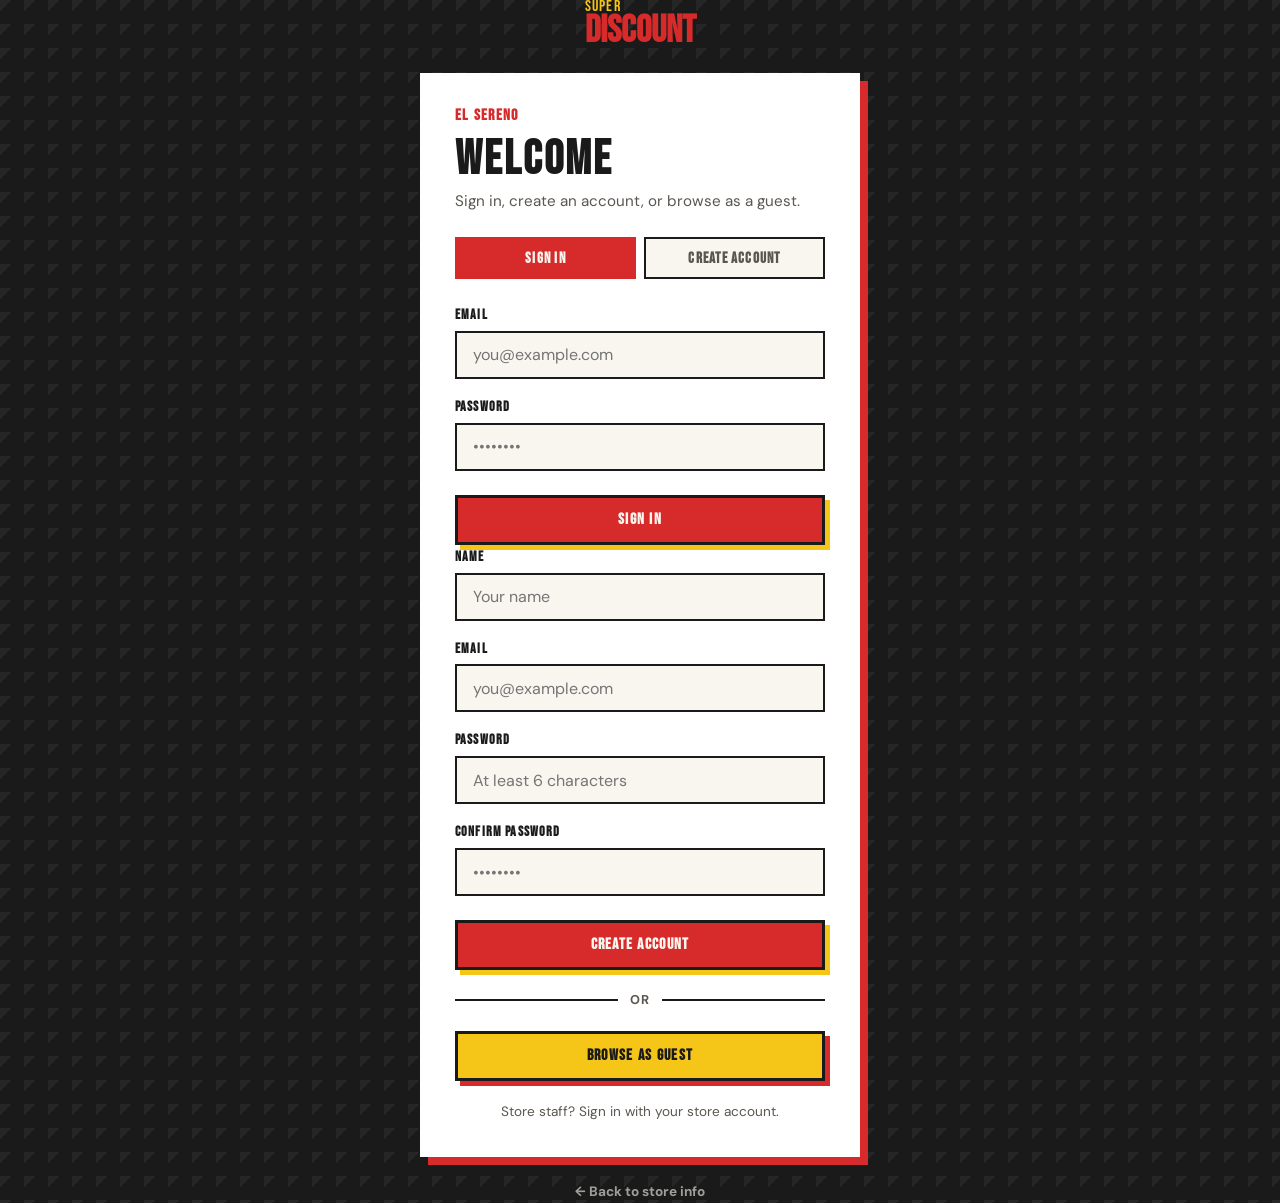
==== index.html @ e653a316 "Standalone Super Discount shop (catalog, cart, product pages) Separates the e-commerce shop from the" ====
<!DOCTYPE html>
<html lang="en">
<head>
    <meta charset="UTF-8">
    <meta name="viewport" content="width=device-width, initial-scale=1.0">
    <meta name="description" content="Browse Super Discount El Sereno's full product catalog — beverages, snacks, school supplies, party supplies, household goods, and more. Pick up in store at 3118 N Eastern Ave.">
    <meta name="theme-color" content="#D72B2B">
    <link rel="apple-touch-icon" sizes="180x180" href="apple-touch-icon.png">
    <meta property="og:title" content="Shop | Super Discount El Sereno">
    <meta property="og:description" content="Browse our full product catalog — beverages, snacks, school supplies, party supplies, and household goods. Open daily 9:30 AM–9 PM.">
    <meta property="og:type" content="website">
    <title>Shop | Super Discount El Sereno</title>
    <link rel="preconnect" href="https://fonts.googleapis.com">
    <link rel="preconnect" href="https://fonts.gstatic.com" crossorigin>
    <link href="https://fonts.googleapis.com/css2?family=Bebas+Neue&family=DM+Sans:wght@400;500;700&display=swap" rel="stylesheet">
    <link rel="stylesheet" href="css/styles.css">
</head>
<body>
    <a class="skip-link" href="#main">Skip to content</a>

    <header class="site-header">
        <nav class="nav" aria-label="Main navigation">
            <a class="logo" href="https://epicsereno.github.io/superdiscount/" aria-label="Super Discount home">
                <span>Super</span>
                <strong>Discount</strong>
            </a>
            <button class="menu-toggle" type="button" aria-expanded="false" aria-controls="nav-links">
                <span></span>
                <span></span>
                <span></span>
                <span class="sr-only">Menu</span>
            </button>
            <ul class="nav-links" id="nav-links">
                <li><a href="https://epicsereno.github.io/superdiscount/#services">Services</a></li>
                <li><a href="https://epicsereno.github.io/superdiscount/#about">About</a></li>
                <li><a href="https://epicsereno.github.io/superdiscount/#location">Find Us</a></li>
                <li><a href="index.html" aria-current="page">Shop</a></li>
                <li>
                    <a href="cart.html" class="cart-link" aria-label="View cart">
                        <svg width="22" height="22" viewBox="0 0 24 24" fill="none" stroke="currentColor" stroke-width="2.5" stroke-linecap="round" stroke-linejoin="round" aria-hidden="true">
                            <path d="M6 2 3 6v14a2 2 0 0 0 2 2h14a2 2 0 0 0 2-2V6l-3-4z"/>
                            <line x1="3" y1="6" x2="21" y2="6"/>
                            <path d="M16 10a4 4 0 0 1-8 0"/>
                        </svg>
                        <span class="cart-count" id="cart-count" hidden>0</span>
                    </a>
                </li>
                <li id="nav-signout" hidden>
                    <button class="nav-signout-btn" onclick="Auth.logout()">Sign Out</button>
                </li>
            </ul>
        </nav>
    </header>

    <main id="main">
        <section class="shop-hero">
            <div class="container">
                <p class="eyebrow">Browse &amp; Order Online</p>
                <h1 class="shop-title">Shop</h1>
                <p class="shop-subtitle">Everything in the store. Add items to your cart, then call or stop by to pick up at 3118 N Eastern Ave — open daily 9:30 AM–9 PM.</p>
            </div>
        </section>

        <section class="shop-filters-section" aria-label="Filter products">
            <div class="container">
                <div class="filter-bar">
                    <div class="filter-pills" id="filter-pills" role="group" aria-label="Filter by category"></div>
                    <div>
                        <label class="sr-only" for="product-search">Search products</label>
                        <input class="search-input" type="search" id="product-search" placeholder="Search products...">
                    </div>
                </div>
            </div>
        </section>

        <section class="shop-grid-section">
            <div class="container">
                <div class="product-grid" id="product-grid" aria-live="polite" aria-label="Product catalog"></div>
                <p class="no-results" id="no-results" hidden>No products match your search.</p>
            </div>
        </section>
    </main>

    <footer class="site-footer">
        <div class="container footer-layout">
            <p><strong>Super Discount</strong><br>3118 N Eastern Ave, Los Angeles, CA 90032</p>
            <p><strong>Hours</strong><br>9:30 AM–9 PM daily</p>
            <p><a href="tel:+13232238115">(323) 223-8115</a></p>
            <p>&copy; 2026 Super Discount El Sereno.</p>
        </div>
    </footer>

    <script src="js/main.js"></script>
    <script src="js/auth.js"></script>
    <script>Auth.requireAuth();</script>
    <script src="js/cart.js"></script>
    <script src="js/shop.js"></script>
</body>
</html>
---- css/styles.css ----
:root {
    --color-primary: #D72B2B;
    --color-secondary: #F5C518;
    --color-background: #F9F6F0;
    --color-text: #1A1A1A;
    --color-accent: #1B2A4A;
    --color-muted: #5B5650;
    --color-surface: #FFFFFF;
    --color-line: #1A1A1A;
    --shadow-sign: 7px 7px 0 rgba(26, 26, 26, 0.18);
    --shadow-lift: 0 8px 24px rgba(26, 26, 26, 0.12);
}

* {
    box-sizing: border-box;
}

html {
    scroll-behavior: smooth;
}

body {
    margin: 0;
    color: var(--color-text);
    font-family: "DM Sans", Arial, sans-serif;
    font-size: 17px;
    line-height: 1.6;
    background:
        linear-gradient(90deg, rgba(26, 26, 26, 0.035) 1px, transparent 1px) 0 0 / 32px 32px,
        linear-gradient(rgba(26, 26, 26, 0.025) 1px, transparent 1px) 0 0 / 32px 32px,
        var(--color-background);
}

body.menu-open {
    overflow: hidden;
}

img,
svg {
    display: block;
}

img {
    max-width: 100%;
}

a {
    color: inherit;
}

.skip-link,
.sr-only {
    position: absolute;
    width: 1px;
    height: 1px;
    padding: 0;
    overflow: hidden;
    clip: rect(0, 0, 0, 0);
    white-space: nowrap;
    border: 0;
}

.skip-link:focus {
    top: 1rem;
    left: 1rem;
    z-index: 2000;
    width: auto;
    height: auto;
    padding: 0.75rem 1rem;
    clip: auto;
    color: var(--color-background);
    background: var(--color-primary);
}

.site-header {
    position: sticky;
    top: 0;
    z-index: 1000;
    color: var(--color-background);
    background: var(--color-text);
    border-bottom: 4px solid var(--color-secondary);
    transition: box-shadow 180ms ease;
}

.site-header.is-scrolled {
    box-shadow: 0 8px 22px rgba(26, 26, 26, 0.2);
}

.nav,
.container {
    width: min(1120px, calc(100% - 32px));
    margin: 0 auto;
}

.nav {
    display: flex;
    align-items: center;
    justify-content: space-between;
    min-height: 72px;
}

.logo {
    display: inline-flex;
    flex-direction: column;
    color: var(--color-background);
    font-family: "Bebas Neue", Impact, sans-serif;
    line-height: 0.9;
    text-decoration: none;
    text-transform: uppercase;
}

.logo span {
    color: var(--color-secondary);
    font-size: 1rem;
    font-weight: 700;
    letter-spacing: 0.08em;
}

.logo strong {
    color: var(--color-primary);
    font-size: 1.85rem;
    font-weight: 800;
}

.nav-links {
    display: flex;
    align-items: center;
    gap: 1.35rem;
    margin: 0;
    padding: 0;
    list-style: none;
}

.nav-links a {
    position: relative;
    color: var(--color-background);
    font-size: 0.78rem;
    font-weight: 700;
    letter-spacing: 0.08em;
    text-decoration: none;
    text-transform: uppercase;
}

.nav-links a::after {
    position: absolute;
    right: 0;
    bottom: -0.42rem;
    left: 0;
    height: 3px;
    content: "";
    background: var(--color-primary);
    transform: scaleX(0);
    transform-origin: left;
    transition: transform 180ms ease;
}

.nav-links a:hover::after,
.nav-links a:focus-visible::after {
    transform: scaleX(1);
}

.nav-links a[aria-current="page"]::after {
    transform: scaleX(1);
}

.menu-toggle {
    display: none;
    width: 44px;
    height: 44px;
    padding: 0;
    color: var(--color-background);
    background: transparent;
    border: 2px solid rgba(250, 247, 242, 0.45);
    border-radius: 0;
    cursor: pointer;
}

.menu-toggle span:not(.sr-only) {
    display: block;
    width: 20px;
    height: 2px;
    margin: 4px auto;
    background: currentColor;
}

/* ── Hero ──────────────────────────────────────────────────────── */

.hero {
    position: relative;
    display: grid;
    min-height: calc(92svh - 72px);
    padding: clamp(4.75rem, 10vw, 8rem) 1rem 2rem;
    overflow: hidden;
    color: var(--color-background);
    place-items: end center;
}

.hero::after {
    position: absolute;
    inset: 0;
    z-index: 0;
    pointer-events: none;
    content: "";
    opacity: 0.08;
    background-image: url("data:image/svg+xml,%3Csvg xmlns='http://www.w3.org/2000/svg' width='160' height='160' viewBox='0 0 160 160'%3E%3Cfilter id='n'%3E%3CfeTurbulence type='fractalNoise' baseFrequency='.9' numOctaves='4' stitchTiles='stitch'/%3E%3C/filter%3E%3Crect width='160' height='160' filter='url(%23n)' opacity='.55'/%3E%3C/svg%3E");
    mix-blend-mode: screen;
}

.hero-media {
    position: absolute;
    inset: 0;
    background:
        linear-gradient(0deg, rgba(0, 0, 0, 0.45), rgba(0, 0, 0, 0.16) 44%, rgba(0, 0, 0, 0.04)),
        linear-gradient(90deg, rgba(26, 26, 26, 0.68), rgba(26, 26, 26, 0.22) 52%, rgba(26, 26, 26, 0.54)),
        url("../public/images/storefront.webp") center/cover,
        url("../public/images/storefront.png") center/cover;
    background-color: var(--color-primary);
}

.hero-content {
    position: relative;
    z-index: 1;
    width: min(1060px, 100%);
}

.eyebrow {
    margin: 0 0 0.75rem;
    color: var(--color-primary);
    font-family: "Bebas Neue", Impact, sans-serif;
    font-size: 1rem;
    font-weight: 800;
    letter-spacing: 0.08em;
    line-height: 1;
    text-transform: uppercase;
}

.hero .eyebrow {
    display: inline-block;
    padding-left: 0.8rem;
    color: var(--color-background);
    border-left: 5px solid var(--color-primary);
    text-shadow: 0 2px 10px rgba(0, 0, 0, 0.75);
}

h1,
h2,
h3,
p {
    margin-top: 0;
}

h1,
h2,
h3 {
    font-family: "Bebas Neue", Impact, sans-serif;
    letter-spacing: 0.05em;
    font-weight: 800;
    text-transform: uppercase;
}

h1 {
    max-width: 900px;
    margin-bottom: 0.85rem;
    color: var(--color-secondary);
    font-size: clamp(4.2rem, 12vw, 9rem);
    line-height: 0.86;
    text-shadow: 5px 5px 0 var(--color-text);
}

h2 {
    margin-bottom: 1rem;
    font-size: clamp(2.25rem, 5vw, 4.2rem);
    line-height: 0.95;
}

h3 {
    margin-bottom: 0.65rem;
    font-size: 1.7rem;
    line-height: 1;
}

.hero-copy {
    width: min(760px, 100%);
    margin-bottom: 1.2rem;
    font-size: clamp(1.05rem, 2vw, 1.3rem);
    font-weight: 700;
    text-shadow: 0 2px 14px rgba(0, 0, 0, 0.9);
}

.hero-actions,
.inline-actions {
    display: flex;
    flex-wrap: wrap;
    gap: 0.8rem;
}

.btn {
    display: inline-flex;
    align-items: center;
    justify-content: center;
    min-height: 50px;
    padding: 14px 28px;
    color: var(--color-text);
    font-family: "Bebas Neue", Impact, sans-serif;
    font-size: 1rem;
    font-weight: 800;
    letter-spacing: 0.08em;
    line-height: 1;
    text-decoration: none;
    text-transform: uppercase;
    border: 3px solid var(--color-line);
    border-radius: 0;
    cursor: pointer;
    transition: background-color 180ms ease, color 180ms ease, transform 180ms ease;
}

.btn:hover,
.btn:focus-visible {
    transform: translateY(-2px);
}

.btn-primary {
    color: var(--color-background);
    background: var(--color-primary);
    box-shadow: 5px 5px 0 var(--color-secondary);
}

.btn-primary:hover,
.btn-primary:focus-visible {
    color: var(--color-text);
    background: var(--color-secondary);
}

.btn-secondary {
    color: var(--color-text);
    background: var(--color-secondary);
    box-shadow: 5px 5px 0 var(--color-primary);
}

.btn-secondary:hover,
.btn-secondary:focus-visible {
    color: var(--color-background);
    background: var(--color-primary);
}

.hero-store-actions {
    width: min(960px, 100%);
}

.sign-wall {
    display: flex;
    flex-wrap: wrap;
    gap: 0.45rem;
    margin: 1.6rem 0 0;
    padding: 0;
    list-style: none;
}

.sign-wall li {
    padding: 0.42rem 0.7rem;
    color: var(--color-text);
    font-family: "Bebas Neue", Impact, sans-serif;
    font-size: 0.98rem;
    font-weight: 800;
    line-height: 1;
    text-transform: uppercase;
    background: var(--color-secondary);
    border: 2px solid var(--color-line);
    box-shadow: 3px 3px 0 rgba(0, 0, 0, 0.45);
}

.sign-wall li:nth-child(3n) {
    color: var(--color-background);
    background: var(--color-primary);
}

.sign-wall li:nth-child(3n + 1) {
    color: var(--color-background);
    background: var(--color-accent);
}

.store-strip {
    display: grid;
    grid-template-columns: repeat(3, 1fr);
    gap: 1px;
    width: min(900px, 100%);
    margin: 1.8rem 0 0;
    overflow: hidden;
    background: rgba(250, 247, 242, 0.32);
    border: 3px solid rgba(250, 247, 242, 0.75);
}

.store-strip div {
    padding: 1rem;
    background: rgba(26, 26, 26, 0.76);
}

.store-strip dt {
    color: var(--color-secondary);
    font-family: "Bebas Neue", Impact, sans-serif;
    font-size: 1rem;
    font-weight: 800;
    letter-spacing: 0.04em;
    line-height: 1;
    text-transform: uppercase;
}

.store-strip dd {
    margin: 0.22rem 0 0;
    font-weight: 700;
}

/* ── Sections ──────────────────────────────────────────────────── */

.section {
    padding: clamp(4rem, 8vw, 6.5rem) 0;
    scroll-margin-top: 90px;
}

.section-heading {
    width: min(790px, 100%);
    margin: 0 auto 2.3rem;
    text-align: center;
}

/* ── Services ──────────────────────────────────────────────────── */

.service-grid {
    display: grid;
    grid-template-columns: repeat(4, 1fr);
    gap: 0.9rem;
}

.service-card {
    position: relative;
    min-height: 268px;
    padding: 1.35rem;
    overflow: hidden;
    background: var(--color-surface);
    border: 3px solid var(--color-line);
    border-left: 6px solid var(--color-secondary);
    box-shadow: var(--shadow-sign);
    transition: box-shadow 180ms ease, transform 180ms ease;
}

.service-card:nth-child(even) {
    background: #FFF4BF;
}

.service-card:hover,
.service-card:focus-within {
    box-shadow: var(--shadow-lift);
    transform: translateY(-2px);
}

.service-card::after {
    position: absolute;
    right: -0.18rem;
    bottom: -0.6rem;
    color: rgba(215, 43, 43, 0.08);
    font-family: "Bebas Neue", Impact, sans-serif;
    font-size: 9rem;
    line-height: 0.8;
    content: attr(data-number);
}

.card-number {
    position: relative;
    z-index: 1;
    display: block;
    margin-bottom: 1.15rem;
    color: var(--color-primary);
    font-family: "Bebas Neue", Impact, sans-serif;
    font-size: 3.4rem;
    line-height: 0.85;
}

.service-card h3,
.service-card p {
    position: relative;
    z-index: 1;
}

.service-card p {
    margin-bottom: 0;
    color: var(--color-muted);
}

/* ── About ─────────────────────────────────────────────────────── */

.about-section {
    color: var(--color-background);
    background:
        linear-gradient(135deg, rgba(255, 255, 255, 0.08) 25%, transparent 25%) 0 0 / 24px 24px,
        var(--color-primary);
}

.about-layout,
.location-layout,
.footer-layout {
    display: grid;
    align-items: center;
    gap: 2rem;
}

.about-layout {
    grid-template-columns: minmax(0, 850px);
    justify-content: center;
}

.lead {
    color: rgba(249, 246, 240, 0.86);
    font-size: 1.13rem;
}

.pull-quote {
    margin-bottom: 1rem;
    color: var(--color-secondary);
    font-family: "Bebas Neue", Impact, sans-serif;
    font-size: clamp(3rem, 7vw, 5.7rem);
    letter-spacing: 0.05em;
    line-height: 0.88;
    text-transform: uppercase;
    text-shadow: 4px 4px 0 rgba(26, 26, 26, 0.25);
}

.check-list {
    display: grid;
    gap: 12px;
    margin: 1.55rem 0 0;
    padding: 0;
    list-style: none;
}

.check-list li {
    padding: 0.8rem 0.95rem;
    font-weight: 700;
    background: rgba(26, 26, 26, 0.2);
    border-left: 3px solid var(--color-secondary);
}

/* ── Location ──────────────────────────────────────────────────── */

.location-section {
    color: var(--color-background);
    background: var(--color-text);
}

.location-section .eyebrow,
.location-section h2 {
    color: var(--color-secondary);
}

.location-layout {
    grid-template-columns: 0.75fr 1.25fr;
}

address {
    margin-bottom: 1rem;
    font-style: normal;
    font-weight: 700;
}

.location-note {
    color: rgba(249, 246, 240, 0.82);
}

.map-panel {
    min-height: 430px;
    overflow: hidden;
    background: var(--color-primary);
    border: 4px solid var(--color-secondary);
    box-shadow: 7px 7px 0 rgba(245, 197, 24, 0.22);
}

.map-panel iframe {
    display: block;
    width: 100%;
    height: 430px;
    border: 0;
}

/* ── Footer ────────────────────────────────────────────────────── */

.site-footer {
    padding: 2.5rem 0;
    color: var(--color-background);
    background: var(--color-text);
    border-top: 6px solid var(--color-primary);
}

.footer-layout {
    grid-template-columns: 1fr auto auto auto;
    align-items: end;
}

.footer-layout p {
    margin: 0;
}

.footer-layout strong {
    color: var(--color-primary);
}

.footer-layout a {
    color: var(--color-primary);
    font-weight: 800;
    text-decoration: none;
}

/* ── Login page ─────────────────────────────────────────────────  */

.login-page {
    display: flex;
    min-height: 100svh;
    align-items: center;
    justify-content: center;
    background:
        linear-gradient(135deg, rgba(255,255,255,0.05) 25%, transparent 25%) 0 0 / 24px 24px,
        var(--color-text);
}

.login-wrap {
    display: flex;
    flex-direction: column;
    align-items: center;
    width: min(440px, calc(100% - 2rem));
    gap: 1.5rem;
}

.login-logo {
    display: inline-flex;
    flex-direction: column;
    color: var(--color-background);
    font-family: "Bebas Neue", Impact, sans-serif;
    line-height: 0.9;
    text-decoration: none;
    text-transform: uppercase;
}

.login-logo span {
    color: var(--color-secondary);
    font-size: 1rem;
    letter-spacing: 0.08em;
}

.login-logo strong {
    color: var(--color-primary);
    font-size: 2.4rem;
}

.login-card {
    width: 100%;
    padding: 2rem;
    background: var(--color-surface);
    border: 3px solid rgba(249, 246, 240, 0.15);
    box-shadow: 8px 8px 0 var(--color-primary);
}

.login-heading {
    margin-bottom: 0.3rem;
    color: var(--color-text);
    font-size: 3rem;
    line-height: 1;
    text-shadow: none;
}

.login-sub {
    margin-bottom: 1.5rem;
    color: var(--color-muted);
    font-size: 0.95rem;
}

.login-form {
    display: flex;
    flex-direction: column;
    gap: 1rem;
}

.field-group {
    display: flex;
    flex-direction: column;
    gap: 0.3rem;
}

.field-label {
    color: var(--color-text);
    font-family: "Bebas Neue", Impact, sans-serif;
    font-size: 0.9rem;
    font-weight: 800;
    letter-spacing: 0.08em;
    text-transform: uppercase;
}

.field-input {
    height: 48px;
    padding: 0 1rem;
    color: var(--color-text);
    font-family: "DM Sans", Arial, sans-serif;
    font-size: 1rem;
    background: var(--color-background);
    border: 2px solid var(--color-line);
    border-radius: 0;
    outline: none;
    transition: border-color 140ms ease;
}

.field-input:focus {
    border-color: var(--color-primary);
}

.login-error {
    margin: 0;
    padding: 0.65rem 0.85rem;
    color: var(--color-background);
    font-size: 0.88rem;
    font-weight: 700;
    background: var(--color-primary);
    border-left: 4px solid #8B0000;
}

.login-submit {
    width: 100%;
    margin-top: 0.5rem;
    justify-content: center;
}

.login-tabs {
    display: flex;
    gap: 0.5rem;
    margin-bottom: 1.5rem;
}

.login-tab {
    flex: 1;
    min-height: 42px;
    padding: 0.5rem;
    color: var(--color-muted);
    font-family: "Bebas Neue", Impact, sans-serif;
    font-size: 0.95rem;
    font-weight: 800;
    letter-spacing: 0.08em;
    text-transform: uppercase;
    background: var(--color-background);
    border: 2px solid var(--color-line);
    cursor: pointer;
    transition: color 140ms ease, background-color 140ms ease;
}

.login-tab.is-active {
    color: var(--color-background);
    background: var(--color-primary);
    border-color: var(--color-primary);
}

.login-divider {
    display: flex;
    align-items: center;
    margin: 1.25rem 0;
    color: var(--color-muted);
    font-size: 0.8rem;
    font-weight: 700;
    text-transform: uppercase;
    letter-spacing: 0.08em;
}

.login-divider::before,
.login-divider::after {
    content: "";
    flex: 1;
    height: 2px;
    background: var(--color-line);
}

.login-divider span {
    padding: 0 0.75rem;
}

.login-guest {
    width: 100%;
    justify-content: center;
}

.login-help {
    margin: 1.25rem 0 0;
    color: var(--color-muted);
    font-size: 0.85rem;
    text-align: center;
}

.login-help a {
    color: var(--color-primary);
    font-weight: 700;
    text-decoration: none;
}

.login-back {
    color: rgba(249, 246, 240, 0.6);
    font-size: 0.85rem;
    font-weight: 700;
    text-decoration: none;
    transition: color 140ms ease;
}

.login-back:hover {
    color: var(--color-secondary);
}

/* ── Nav auth controls ──────────────────────────────────────────── */

.nav-signout-btn {
    padding: 0.35rem 0.75rem;
    color: var(--color-text);
    font-family: "Bebas Neue", Impact, sans-serif;
    font-size: 0.78rem;
    font-weight: 800;
    letter-spacing: 0.08em;
    text-transform: uppercase;
    background: var(--color-secondary);
    border: 2px solid var(--color-line);
    border-radius: 0;
    cursor: pointer;
    transition: background-color 140ms ease;
}

.nav-signout-btn:hover {
    background: var(--color-primary);
    color: var(--color-background);
}

/* ── Cart icon in nav ───────────────────────────────────────────── */

.cart-link {
    position: relative;
    display: inline-flex;
    align-items: center;
    color: var(--color-background);
    text-decoration: none;
}

.cart-count {
    position: absolute;
    top: -6px;
    right: -8px;
    min-width: 18px;
    height: 18px;
    padding: 0 4px;
    color: var(--color-text);
    font-size: 0.7rem;
    font-weight: 800;
    line-height: 18px;
    text-align: center;
    background: var(--color-secondary);
    border: 2px solid var(--color-text);
    border-radius: 0;
}

/* ── Shop / Cart page hero ──────────────────────────────────────── */

.shop-hero {
    padding: clamp(3rem, 6vw, 4.5rem) 0 clamp(2rem, 4vw, 3rem);
    color: var(--color-background);
    background:
        linear-gradient(135deg, rgba(255,255,255,0.06) 25%, transparent 25%) 0 0 / 24px 24px,
        var(--color-text);
    border-bottom: 5px solid var(--color-secondary);
}

.shop-hero .eyebrow {
    color: var(--color-primary);
    border-left: none;
    padding-left: 0;
    text-shadow: none;
}

.shop-title {
    margin-bottom: 0.5rem;
    color: var(--color-secondary);
    font-size: clamp(3.5rem, 10vw, 7rem);
    line-height: 0.88;
    text-shadow: 4px 4px 0 var(--color-primary);
}

.shop-subtitle {
    max-width: 640px;
    margin: 0.75rem 0 0;
    color: rgba(249, 246, 240, 0.82);
    font-size: 1.05rem;
    font-weight: 500;
}

/* ── Filter bar ─────────────────────────────────────────────────── */

.shop-filters-section {
    position: sticky;
    top: 72px;
    z-index: 900;
    padding: 0.85rem 0;
    background: var(--color-background);
    border-bottom: 3px solid var(--color-line);
}

.filter-bar {
    display: flex;
    flex-wrap: wrap;
    align-items: center;
    gap: 0.75rem;
}

.filter-pills {
    display: flex;
    flex-wrap: wrap;
    gap: 0.4rem;
    flex: 1;
}

.filter-pill {
    padding: 0.4rem 0.85rem;
    color: var(--color-text);
    font-family: "Bebas Neue", Impact, sans-serif;
    font-size: 0.92rem;
    font-weight: 800;
    letter-spacing: 0.06em;
    line-height: 1;
    text-transform: uppercase;
    background: var(--color-surface);
    border: 2px solid var(--color-line);
    border-radius: 0;
    cursor: pointer;
    transition: background-color 140ms ease, color 140ms ease;
}

.filter-pill:hover {
    background: var(--color-secondary);
}

.filter-pill.is-active {
    color: var(--color-background);
    background: var(--color-text);
    border-color: var(--color-text);
}

.search-input {
    min-width: 200px;
    height: 40px;
    padding: 0 0.9rem;
    color: var(--color-text);
    font-family: "DM Sans", Arial, sans-serif;
    font-size: 0.9rem;
    background: var(--color-surface);
    border: 2px solid var(--color-line);
    border-radius: 0;
    outline: none;
    transition: border-color 140ms ease;
}

.search-input:focus {
    border-color: var(--color-primary);
}

/* ── Product grid ───────────────────────────────────────────────── */

.shop-grid-section {
    padding: clamp(2.5rem, 5vw, 4rem) 0;
}

.product-grid {
    display: grid;
    grid-template-columns: repeat(auto-fill, minmax(230px, 1fr));
    gap: 1rem;
}

.no-results {
    padding: 3rem 0;
    color: var(--color-muted);
    font-weight: 700;
    text-align: center;
}

/* ── Product card ───────────────────────────────────────────────── */

.product-card {
    display: flex;
    flex-direction: column;
    background: var(--color-surface);
    border: 3px solid var(--color-line);
    box-shadow: var(--shadow-sign);
    transition: box-shadow 180ms ease, transform 180ms ease;
}

.product-card:hover {
    box-shadow: var(--shadow-lift);
    transform: translateY(-2px);
}

.product-img {
    position: relative;
    display: flex;
    flex-direction: column;
    align-items: flex-start;
    justify-content: flex-end;
    height: 130px;
    padding: 0.75rem;
    overflow: hidden;
    background: var(--cat-bg, var(--color-accent));
    color: var(--cat-text, var(--color-secondary));
}

.product-photo {
    position: absolute;
    inset: 0;
    width: 100%;
    height: 100%;
    object-fit: cover;
}

.product-img.has-photo .product-img-label {
    display: none;
}

.product-img-label {
    font-family: "Bebas Neue", Impact, sans-serif;
    font-size: 0.85rem;
    font-weight: 800;
    letter-spacing: 0.08em;
    line-height: 1;
    text-transform: uppercase;
    opacity: 0.65;
}

.product-badge {
    position: absolute;
    top: 0.6rem;
    right: 0.6rem;
    padding: 0.25rem 0.5rem;
    color: var(--color-text);
    font-family: "Bebas Neue", Impact, sans-serif;
    font-size: 0.78rem;
    font-weight: 800;
    letter-spacing: 0.06em;
    text-transform: uppercase;
    background: var(--color-secondary);
    border: 2px solid var(--color-line);
}

.cat-beverages        { --cat-bg: #1B2A4A; --cat-text: #F5C518; }
.cat-snacks-candy     { --cat-bg: #D72B2B; --cat-text: #F9F6F0; }
.cat-school-supplies  { --cat-bg: #F5C518; --cat-text: #1A1A1A; }
.cat-party-supplies   { --cat-bg: #1B2A4A; --cat-text: #F5C518; }
.cat-household-goods  { --cat-bg: #5B5650; --cat-text: #F9F6F0; }
.cat-personal-care    { --cat-bg: #D72B2B; --cat-text: #F9F6F0; }
.cat-spray-paint-art  { --cat-bg: #4A148C; --cat-text: #F5C518; }

.product-body {
    display: flex;
    flex-direction: column;
    flex: 1;
    padding: 1rem;
}

.product-category {
    margin: 0 0 0.25rem;
    color: var(--color-primary);
    font-family: "Bebas Neue", Impact, sans-serif;
    font-size: 0.78rem;
    font-weight: 800;
    letter-spacing: 0.08em;
    text-transform: uppercase;
}

.product-name {
    margin: 0 0 0.4rem;
    font-size: 1.2rem;
    line-height: 1.1;
}

.product-desc {
    flex: 1;
    margin: 0 0 1rem;
    color: var(--color-muted);
    font-size: 0.85rem;
    line-height: 1.45;
}

.product-footer {
    display: flex;
    align-items: center;
    justify-content: space-between;
    gap: 0.5rem;
    flex-wrap: wrap;
}

.product-price {
    color: var(--color-primary);
    font-family: "Bebas Neue", Impact, sans-serif;
    font-size: 1.5rem;
    font-weight: 800;
    line-height: 1;
}

.add-to-cart {
    min-height: 40px;
    padding: 8px 16px;
    font-size: 0.82rem;
}

.add-to-cart.is-added {
    color: var(--color-text) !important;
    background: var(--color-secondary) !important;
}

/* ── Cart page ──────────────────────────────────────────────────── */

.cart-section {
    padding: clamp(2.5rem, 5vw, 4rem) 0;
}

.cart-layout {
    display: grid;
    grid-template-columns: 1fr 360px;
    align-items: start;
    gap: 2rem;
}

.cart-item {
    display: grid;
    grid-template-columns: 1fr auto auto auto;
    align-items: center;
    gap: 1rem;
    padding: 1rem;
    background: var(--color-surface);
    border: 3px solid var(--color-line);
    border-left: 6px solid var(--color-secondary);
    margin-bottom: 0.75rem;
}

.cart-item-name {
    margin: 0 0 0.2rem;
    font-weight: 700;
    font-size: 0.97rem;
}

.cart-item-cat {
    margin: 0;
    color: var(--color-muted);
    font-size: 0.8rem;
}

.cart-item-controls {
    display: flex;
    align-items: center;
    gap: 0.5rem;
    border: 2px solid var(--color-line);
}

.qty-btn {
    display: inline-flex;
    align-items: center;
    justify-content: center;
    width: 32px;
    height: 32px;
    color: var(--color-text);
    font-size: 1.1rem;
    font-weight: 800;
    background: var(--color-background);
    border: none;
    cursor: pointer;
    transition: background-color 140ms ease;
}

.qty-btn:hover {
    background: var(--color-secondary);
}

.cart-item-qty {
    min-width: 24px;
    font-weight: 800;
    text-align: center;
}

.cart-item-price {
    font-family: "Bebas Neue", Impact, sans-serif;
    font-size: 1.25rem;
    color: var(--color-primary);
    white-space: nowrap;
}

.cart-remove {
    display: inline-flex;
    align-items: center;
    justify-content: center;
    width: 32px;
    height: 32px;
    color: var(--color-muted);
    font-size: 0.9rem;
    background: transparent;
    border: 2px solid transparent;
    cursor: pointer;
    transition: color 140ms ease, border-color 140ms ease;
}

.cart-remove:hover {
    color: var(--color-primary);
    border-color: var(--color-primary);
}

.cart-empty {
    padding: 3rem 0;
    color: var(--color-muted);
    font-weight: 700;
    font-size: 1.1rem;
}

.cart-empty a {
    color: var(--color-primary);
    font-weight: 800;
}

.cart-summary {
    position: sticky;
    top: calc(72px + 1rem);
    padding: 1.5rem;
    background: var(--color-surface);
    border: 3px solid var(--color-line);
    box-shadow: var(--shadow-sign);
}

.cart-summary h2 {
    margin-bottom: 1.25rem;
    font-size: 1.8rem;
    border-bottom: 3px solid var(--color-secondary);
    padding-bottom: 0.6rem;
}

.summary-row {
    display: flex;
    justify-content: space-between;
    align-items: baseline;
    margin-bottom: 0.75rem;
    font-weight: 700;
}

.summary-row strong {
    font-family: "Bebas Neue", Impact, sans-serif;
    font-size: 1.6rem;
    color: var(--color-primary);
}

.summary-note {
    margin: 0.75rem 0 1.25rem;
    color: var(--color-muted);
    font-size: 0.82rem;
    line-height: 1.5;
    border-left: 3px solid var(--color-secondary);
    padding-left: 0.65rem;
}

.cart-summary .btn {
    display: flex;
    width: 100%;
    margin-bottom: 0.6rem;
    justify-content: center;
}

.btn-ghost {
    color: var(--color-muted);
    background: transparent;
    border-color: var(--color-muted);
    box-shadow: none;
    font-size: 0.82rem;
}

.btn-ghost:hover,
.btn-ghost:focus-visible {
    color: var(--color-text);
    border-color: var(--color-text);
    background: transparent;
    transform: none;
}

/* ── Responsive ─────────────────────────────────────────────────── */

@media (max-width: 900px) {
    body {
        font-size: 16px;
    }

    .menu-toggle {
        display: block;
    }

    .nav-links {
        position: fixed;
        top: 72px;
        right: 0;
        left: 0;
        display: none;
        flex-direction: column;
        align-items: stretch;
        gap: 0;
        padding: 0.75rem 1rem 1.25rem;
        background: var(--color-text);
        border-bottom: 4px solid var(--color-primary);
    }

    .nav-links.is-open {
        display: flex;
    }

    .nav-links a {
        display: block;
        padding: 0.9rem 0;
    }

    .service-grid,
    .about-layout,
    .location-layout,
    .footer-layout {
        grid-template-columns: 1fr;
    }

    .footer-layout {
        align-items: start;
    }
}

@media (max-width: 640px) {
    .nav,
    .container {
        width: min(100% - 24px, 1120px);
    }

    .hero {
        min-height: calc(88svh - 72px);
        padding: 3.6rem 0.75rem 1.5rem;
    }

    .hero-media {
        background:
            linear-gradient(0deg, rgba(0, 0, 0, 0.56), rgba(0, 0, 0, 0.18) 50%, rgba(0, 0, 0, 0.08)),
            linear-gradient(90deg, rgba(26, 26, 26, 0.64), rgba(26, 26, 26, 0.2)),
            url("../public/images/storefront.webp") center/cover,
            url("../public/images/storefront.png") center/cover;
        background-color: var(--color-primary);
    }

    h1 {
        font-size: clamp(3.5rem, 20vw, 5.6rem);
    }

    .hero-actions,
    .inline-actions {
        flex-direction: column;
    }

    .btn {
        width: 100%;
    }

    .store-strip {
        grid-template-columns: 1fr;
        margin-top: 1.4rem;
    }

    .section {
        padding: 3.5rem 0;
    }

    .service-grid {
        grid-template-columns: 1fr;
    }

    .service-card {
        min-height: auto;
    }

    .map-panel,
    .map-panel iframe {
        min-height: 300px;
        height: 300px;
    }

    .cart-layout {
        grid-template-columns: 1fr;
    }

    .cart-summary {
        position: static;
    }

    .cart-item {
        grid-template-columns: 1fr auto;
        grid-template-rows: auto auto;
    }

    .cart-item-controls {
        grid-row: 2;
    }

    .cart-item-price {
        grid-column: 2;
        grid-row: 2;
    }

    .cart-remove {
        grid-column: 2;
        grid-row: 1;
    }

    .product-grid {
        grid-template-columns: repeat(auto-fill, minmax(160px, 1fr));
    }

    .filter-pills {
        gap: 0.35rem;
    }

    .search-input {
        width: 100%;
        min-width: 0;
    }
}

/* ── Product card links ─────────────────────────────────────────────── */

.product-name-link {
    color: inherit;
    text-decoration: none;
}

.product-name-link:hover,
.product-name-link:focus-visible {
    color: var(--color-primary);
    text-decoration: underline;
}

.product-img[href] {
    cursor: pointer;
}

/* ── Product detail (PDP) ───────────────────────────────────────────── */

.pdp-breadcrumb {
    padding: 1rem 0 0;
    font-family: "Bebas Neue", Impact, sans-serif;
    font-size: 0.95rem;
    letter-spacing: 0.05em;
    text-transform: uppercase;
}

.pdp-breadcrumb a {
    color: var(--color-muted);
    text-decoration: none;
}

.pdp-breadcrumb a:hover {
    color: var(--color-primary);
}

.pdp-breadcrumb span {
    color: var(--color-muted);
}

.pdp-breadcrumb [aria-current] {
    color: var(--color-text);
}

.pdp-section {
    padding: clamp(1.5rem, 4vw, 3rem) 0;
}

.pdp-loading,
.pdp-error {
    padding: 3rem 0;
    color: var(--color-muted);
    font-weight: 700;
    text-align: center;
}

.pdp-error a {
    color: var(--color-primary);
}

.pdp-layout {
    display: grid;
    grid-template-columns: minmax(0, 1.1fr) minmax(0, 1fr);
    gap: clamp(1.5rem, 4vw, 3rem);
    align-items: start;
}

.pdp-media {
    position: relative;
    display: flex;
    align-items: flex-end;
    min-height: 360px;
    padding: 1rem;
    overflow: hidden;
    background: var(--cat-bg, var(--color-accent));
    color: var(--cat-text, var(--color-secondary));
    border: 3px solid var(--color-line);
    box-shadow: var(--shadow-sign);
}

.pdp-photo {
    position: absolute;
    inset: 0;
    width: 100%;
    height: 100%;
    object-fit: cover;
}

.pdp-media.has-photo .pdp-media-label {
    display: none;
}

.pdp-media-label {
    font-family: "Bebas Neue", Impact, sans-serif;
    font-size: 1rem;
    font-weight: 800;
    letter-spacing: 0.08em;
    text-transform: uppercase;
    opacity: 0.6;
}

.pdp-name {
    margin: 0.1rem 0 0.6rem;
    font-size: clamp(2rem, 5vw, 3rem);
    line-height: 0.95;
}

.pdp-rating {
    margin: 0 0 1rem;
    font-weight: 700;
}

.pdp-rating-link {
    color: var(--color-muted);
    font-size: 0.92rem;
    text-decoration: none;
}

.pdp-rating-link:hover {
    color: var(--color-primary);
    text-decoration: underline;
}

.pdp-price {
    margin: 0 0 1rem;
    color: var(--color-primary);
    font-family: "Bebas Neue", Impact, sans-serif;
    font-size: 2.6rem;
    font-weight: 800;
    line-height: 1;
}

.pdp-desc {
    margin: 0 0 1.6rem;
    color: var(--color-text);
    font-size: 1.02rem;
    line-height: 1.55;
}

.pdp-buy {
    display: flex;
    flex-wrap: wrap;
    gap: 0.75rem;
    align-items: stretch;
    margin-bottom: 1.2rem;
}

.qty-stepper {
    display: inline-flex;
    border: 3px solid var(--color-line);
    background: var(--color-surface);
}

.qty-btn {
    width: 44px;
    color: var(--color-text);
    font-family: "Bebas Neue", Impact, sans-serif;
    font-size: 1.5rem;
    line-height: 1;
    background: var(--color-surface);
    border: none;
    cursor: pointer;
    transition: background-color 140ms ease;
}

.qty-btn:hover {
    background: var(--color-secondary);
}

.qty-input {
    width: 56px;
    text-align: center;
    color: var(--color-text);
    font-family: "Bebas Neue", Impact, sans-serif;
    font-size: 1.25rem;
    background: var(--color-surface);
    border: none;
    border-left: 3px solid var(--color-line);
    border-right: 3px solid var(--color-line);
    outline: none;
    -moz-appearance: textfield;
}

.qty-input::-webkit-outer-spin-button,
.qty-input::-webkit-inner-spin-button {
    -webkit-appearance: none;
    margin: 0;
}

.pdp-add {
    flex: 1;
    min-width: 160px;
}

.pdp-add.is-added {
    background: var(--color-accent);
    color: var(--color-background);
    box-shadow: 5px 5px 0 var(--color-secondary);
}

.pdp-note {
    margin: 0;
    color: var(--color-muted);
    font-size: 0.92rem;
    line-height: 1.5;
}

.pdp-note a {
    color: var(--color-primary);
    font-weight: 700;
}

/* ── Stars ──────────────────────────────────────────────────────────── */

.stars {
    display: inline-flex;
    letter-spacing: 0.05em;
    vertical-align: middle;
}

.star {
    color: rgba(26, 26, 26, 0.22);
    font-size: 1.05rem;
    line-height: 1;
}

.star.is-full {
    color: var(--color-secondary);
    text-shadow: 0 0 1px var(--color-line);
}

/* ── Reviews ────────────────────────────────────────────────────────── */

.reviews-section {
    padding: clamp(2.5rem, 5vw, 4rem) 0;
    background: var(--color-surface);
    border-top: 3px solid var(--color-line);
    border-bottom: 3px solid var(--color-line);
}

.reviews-heading {
    margin: 0 0 0.4rem;
    font-size: clamp(1.8rem, 4vw, 2.4rem);
}

.reviews-summary {
    margin: 0 0 1.5rem;
    color: var(--color-muted);
    font-weight: 700;
}

.reviews-summary strong {
    color: var(--color-text);
}

.review-list {
    margin: 0 0 2.2rem;
    padding: 0;
    list-style: none;
    display: grid;
    gap: 1rem;
    max-width: 760px;
}

.review {
    padding: 1rem 1.1rem;
    background: var(--color-background);
    border: 2px solid var(--color-line);
    box-shadow: 4px 4px 0 rgba(26, 26, 26, 0.12);
}

.review-empty {
    color: var(--color-muted);
    font-weight: 700;
    box-shadow: none;
}

.review-head {
    display: flex;
    flex-wrap: wrap;
    align-items: center;
    gap: 0.6rem;
    margin-bottom: 0.4rem;
}

.review-name {
    font-family: "Bebas Neue", Impact, sans-serif;
    font-size: 1.1rem;
    letter-spacing: 0.03em;
}

.review-date {
    color: var(--color-muted);
    font-size: 0.82rem;
}

.review-text {
    margin: 0;
    line-height: 1.55;
}

.review-form {
    max-width: 520px;
    padding: 1.4rem;
    background: var(--color-background);
    border: 3px solid var(--color-line);
    box-shadow: var(--shadow-sign);
}

.review-form h3 {
    margin: 0 0 1rem;
    font-size: 1.5rem;
}

.review-form-row {
    margin-bottom: 0.9rem;
}

.review-form-row label {
    display: block;
    margin-bottom: 0.3rem;
    font-family: "Bebas Neue", Impact, sans-serif;
    font-size: 0.95rem;
    letter-spacing: 0.05em;
    text-transform: uppercase;
}

.review-form input,
.review-form select,
.review-form textarea {
    width: 100%;
    padding: 0.55rem 0.7rem;
    color: var(--color-text);
    font-family: "DM Sans", Arial, sans-serif;
    font-size: 0.95rem;
    background: var(--color-surface);
    border: 2px solid var(--color-line);
    border-radius: 0;
    outline: none;
    transition: border-color 140ms ease;
}

.review-form input:focus,
.review-form select:focus,
.review-form textarea:focus {
    border-color: var(--color-primary);
}

.review-form textarea {
    resize: vertical;
}

.review-form-msg {
    margin: 0.7rem 0 0;
    color: var(--color-primary);
    font-weight: 700;
}

/* ── Related products ───────────────────────────────────────────────── */

.related-section {
    padding: clamp(2.5rem, 5vw, 4rem) 0;
}

.related-heading {
    margin: 0 0 1.6rem;
    font-size: clamp(1.8rem, 4vw, 2.4rem);
}

@media (max-width: 760px) {
    .pdp-layout {
        grid-template-columns: 1fr;
    }

    .pdp-media {
        min-height: 240px;
    }
}
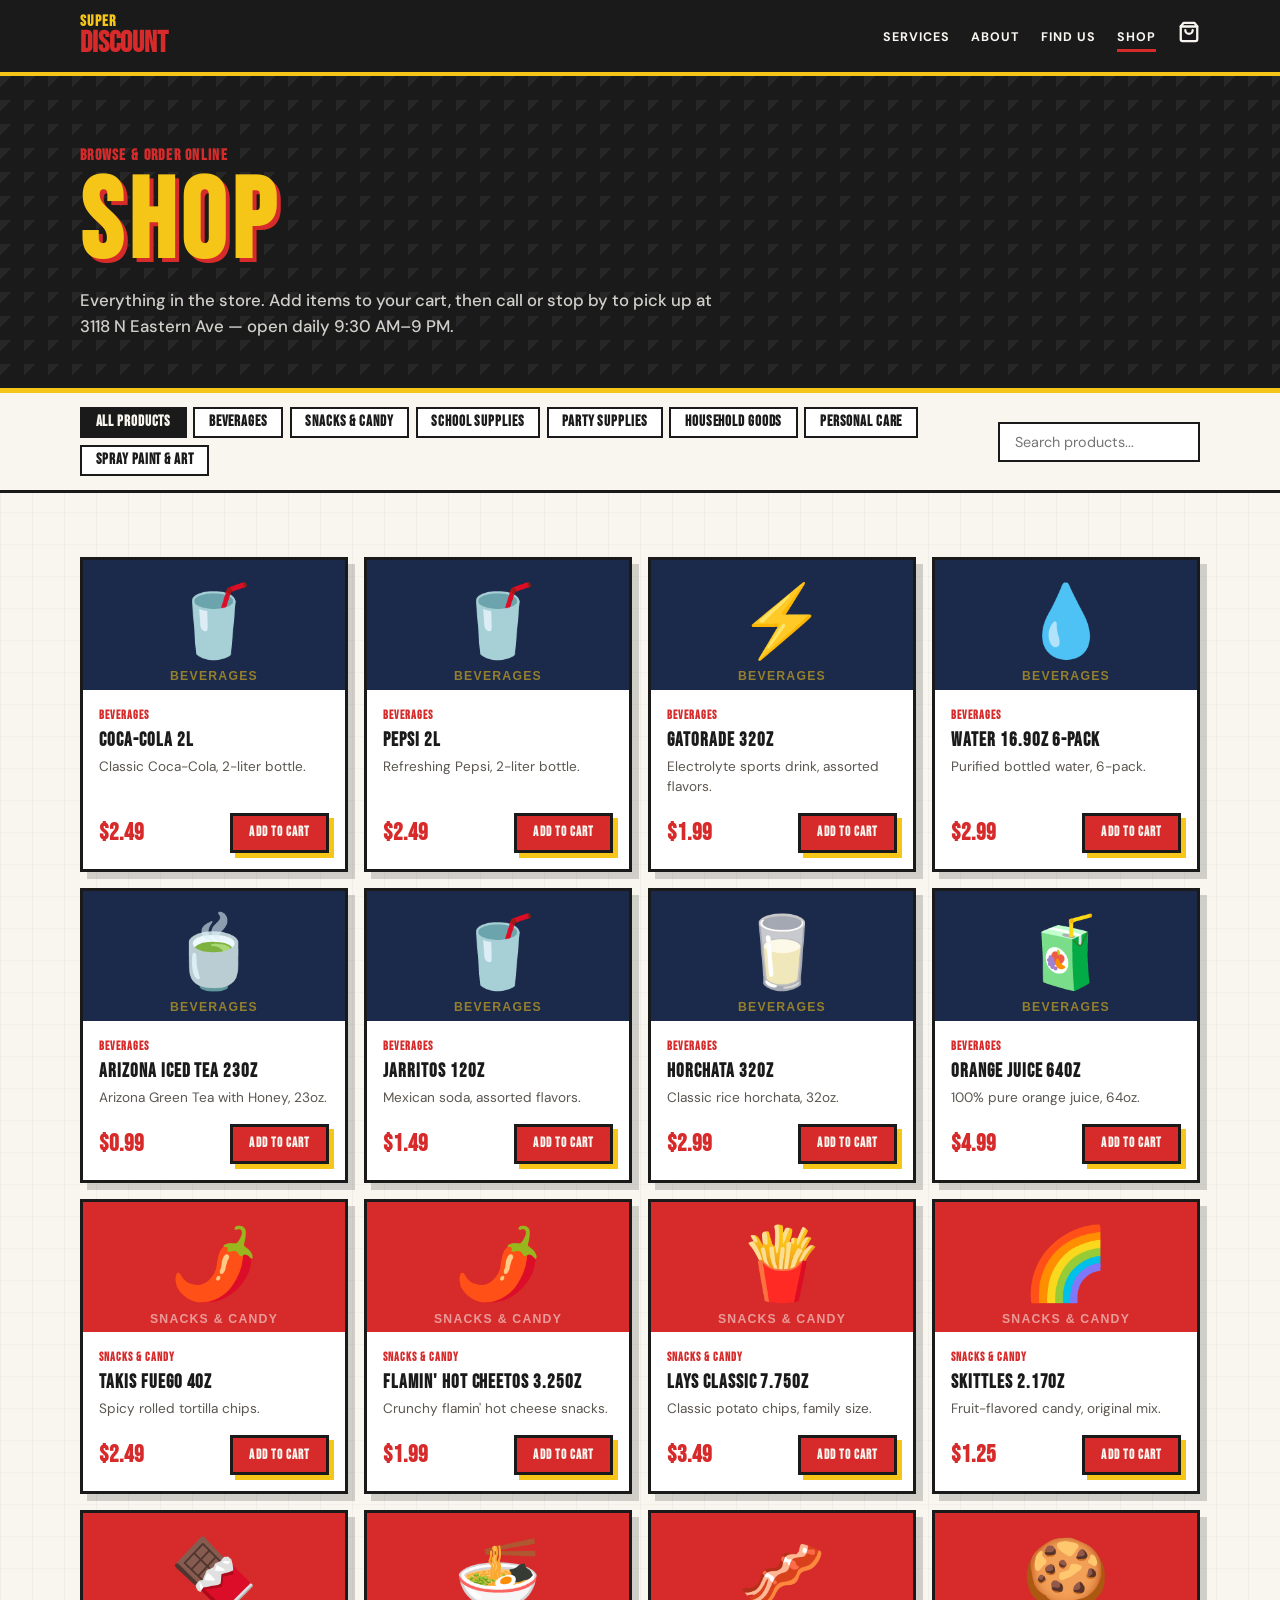
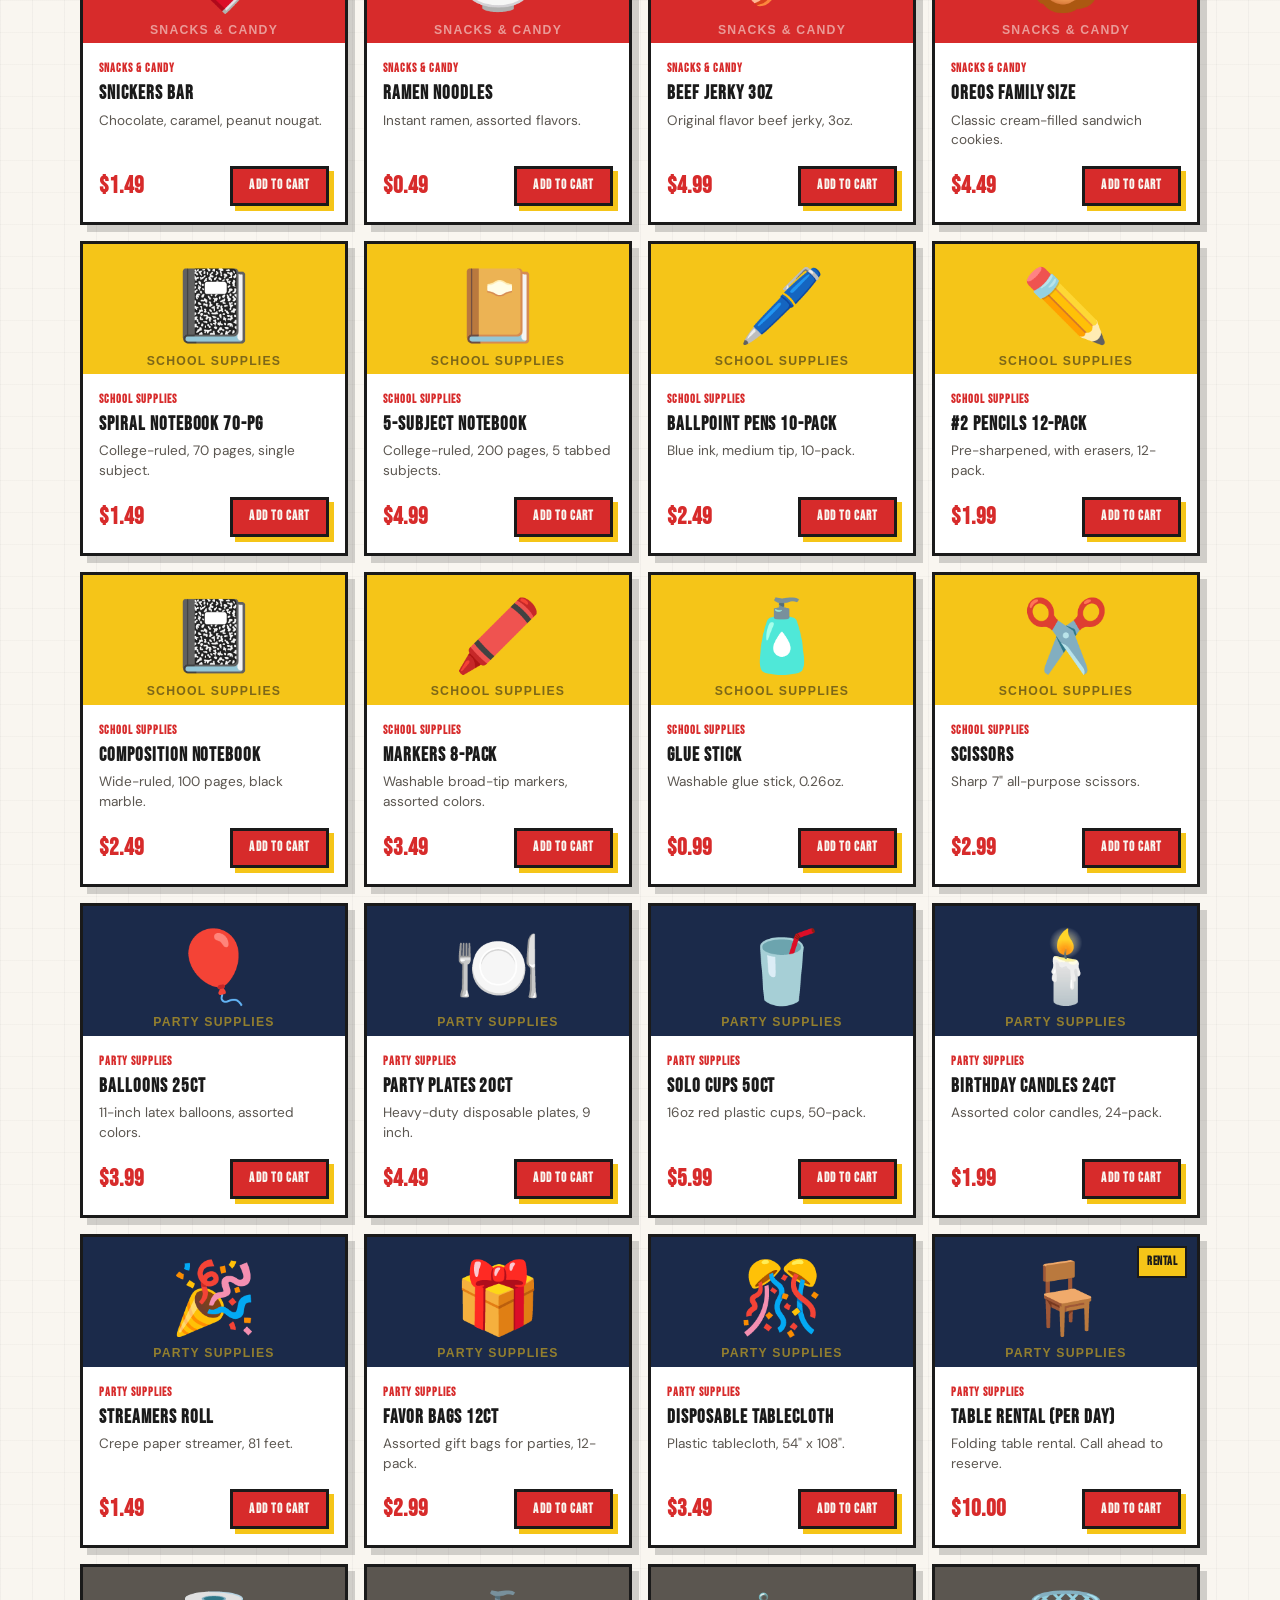
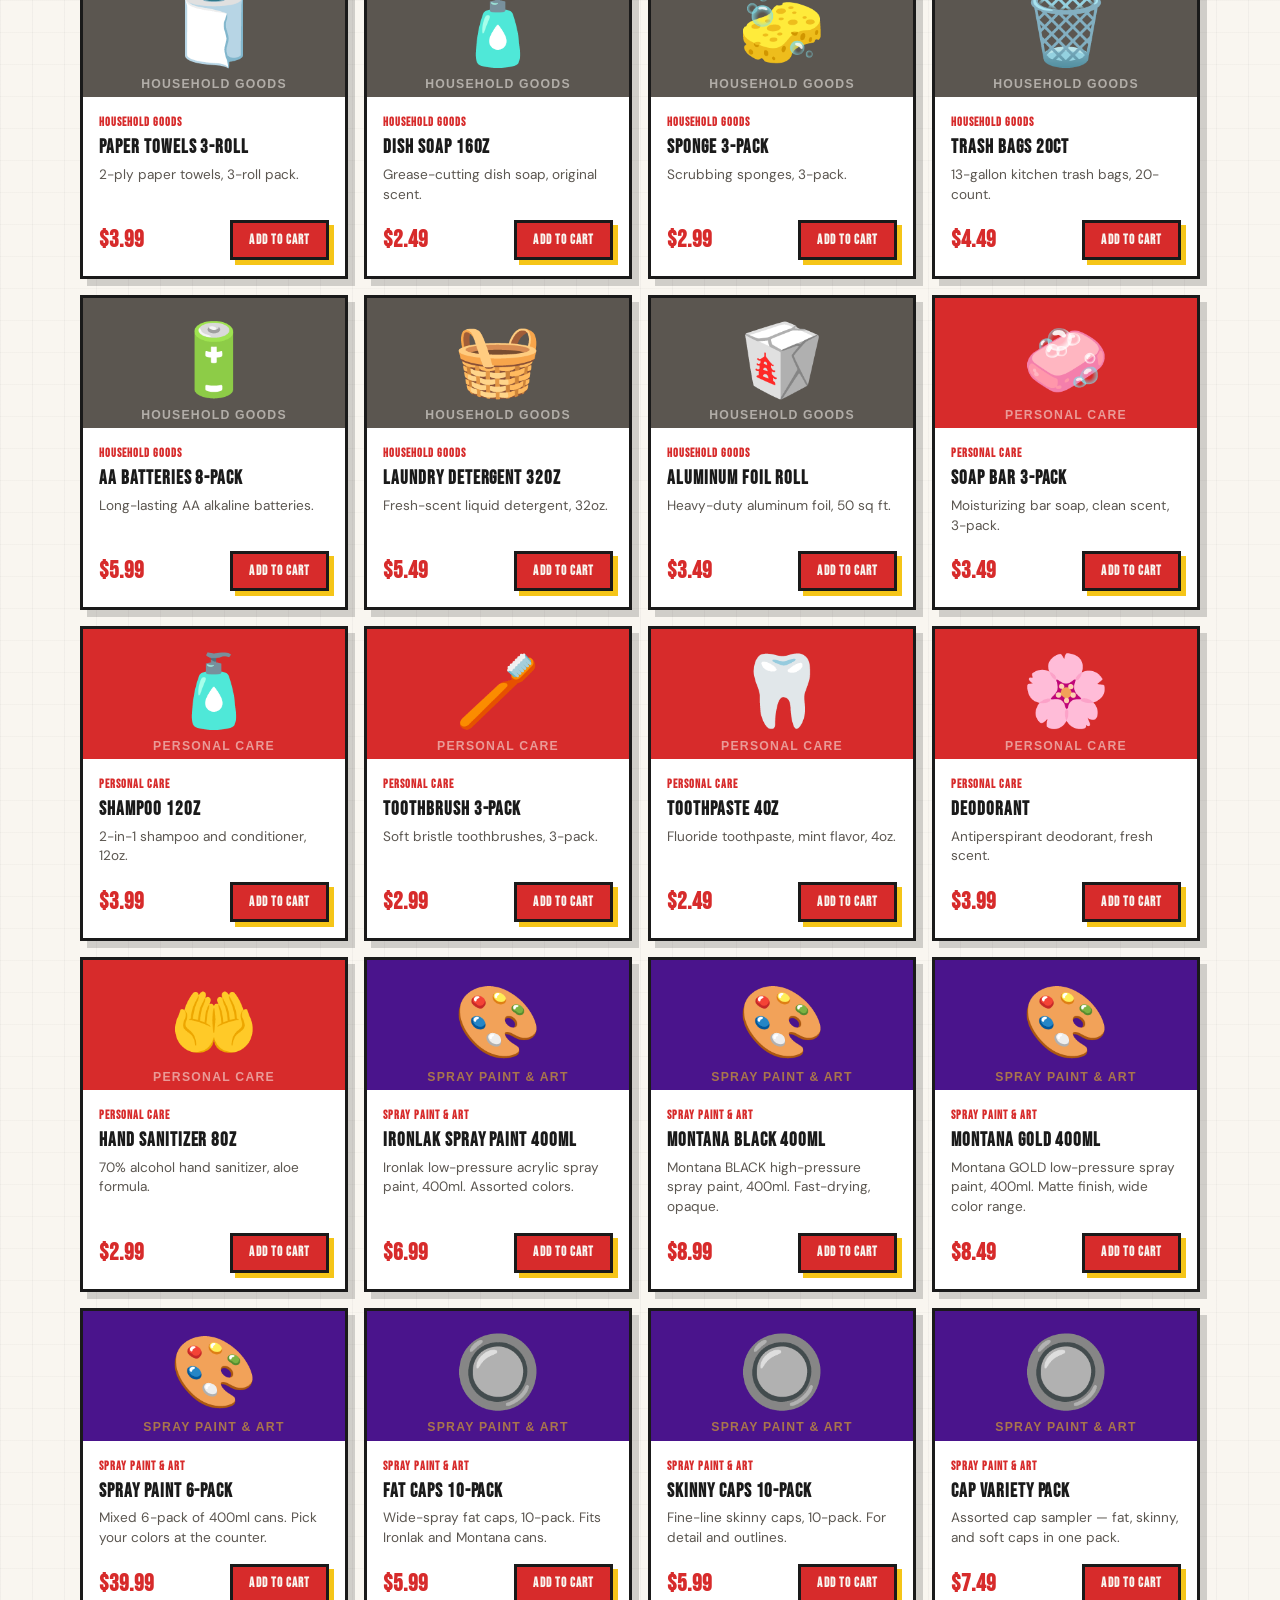
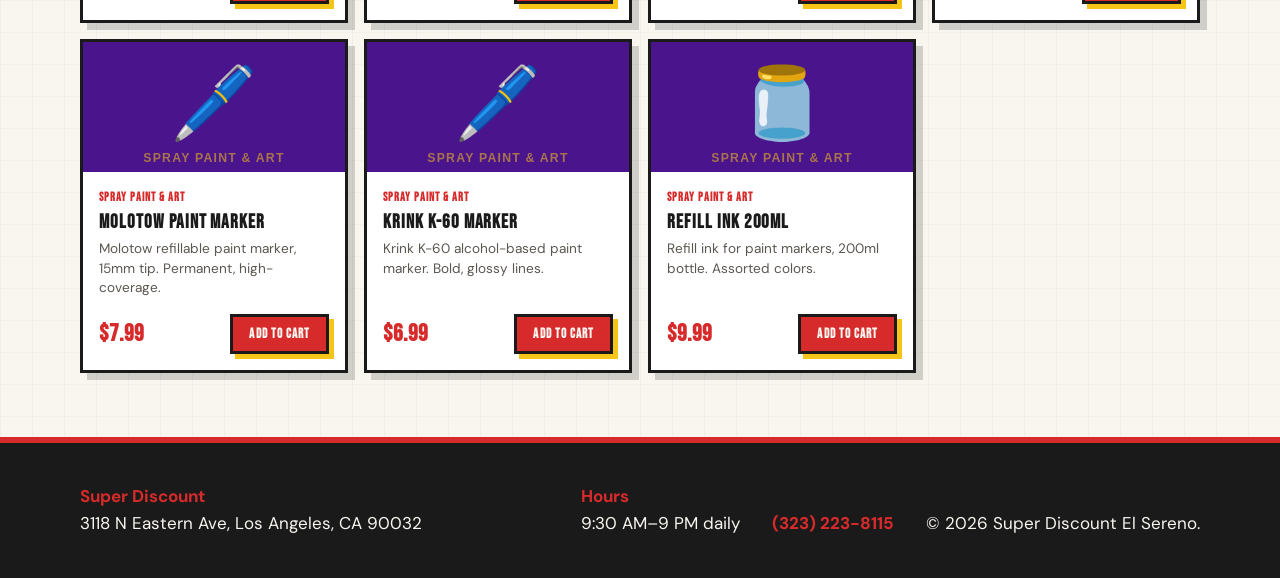
==== commit d780e014: "Open shop to public: remove login gate from catalog, product, cart Drops the Auth.requireAuth() redi" ====
--- a/index.html
+++ b/index.html
@@ -92,7 +92,6 @@
 
     <script src="js/main.js"></script>
     <script src="js/auth.js"></script>
-    <script>Auth.requireAuth();</script>
     <script src="js/cart.js"></script>
     <script src="js/shop.js"></script>
 </body>
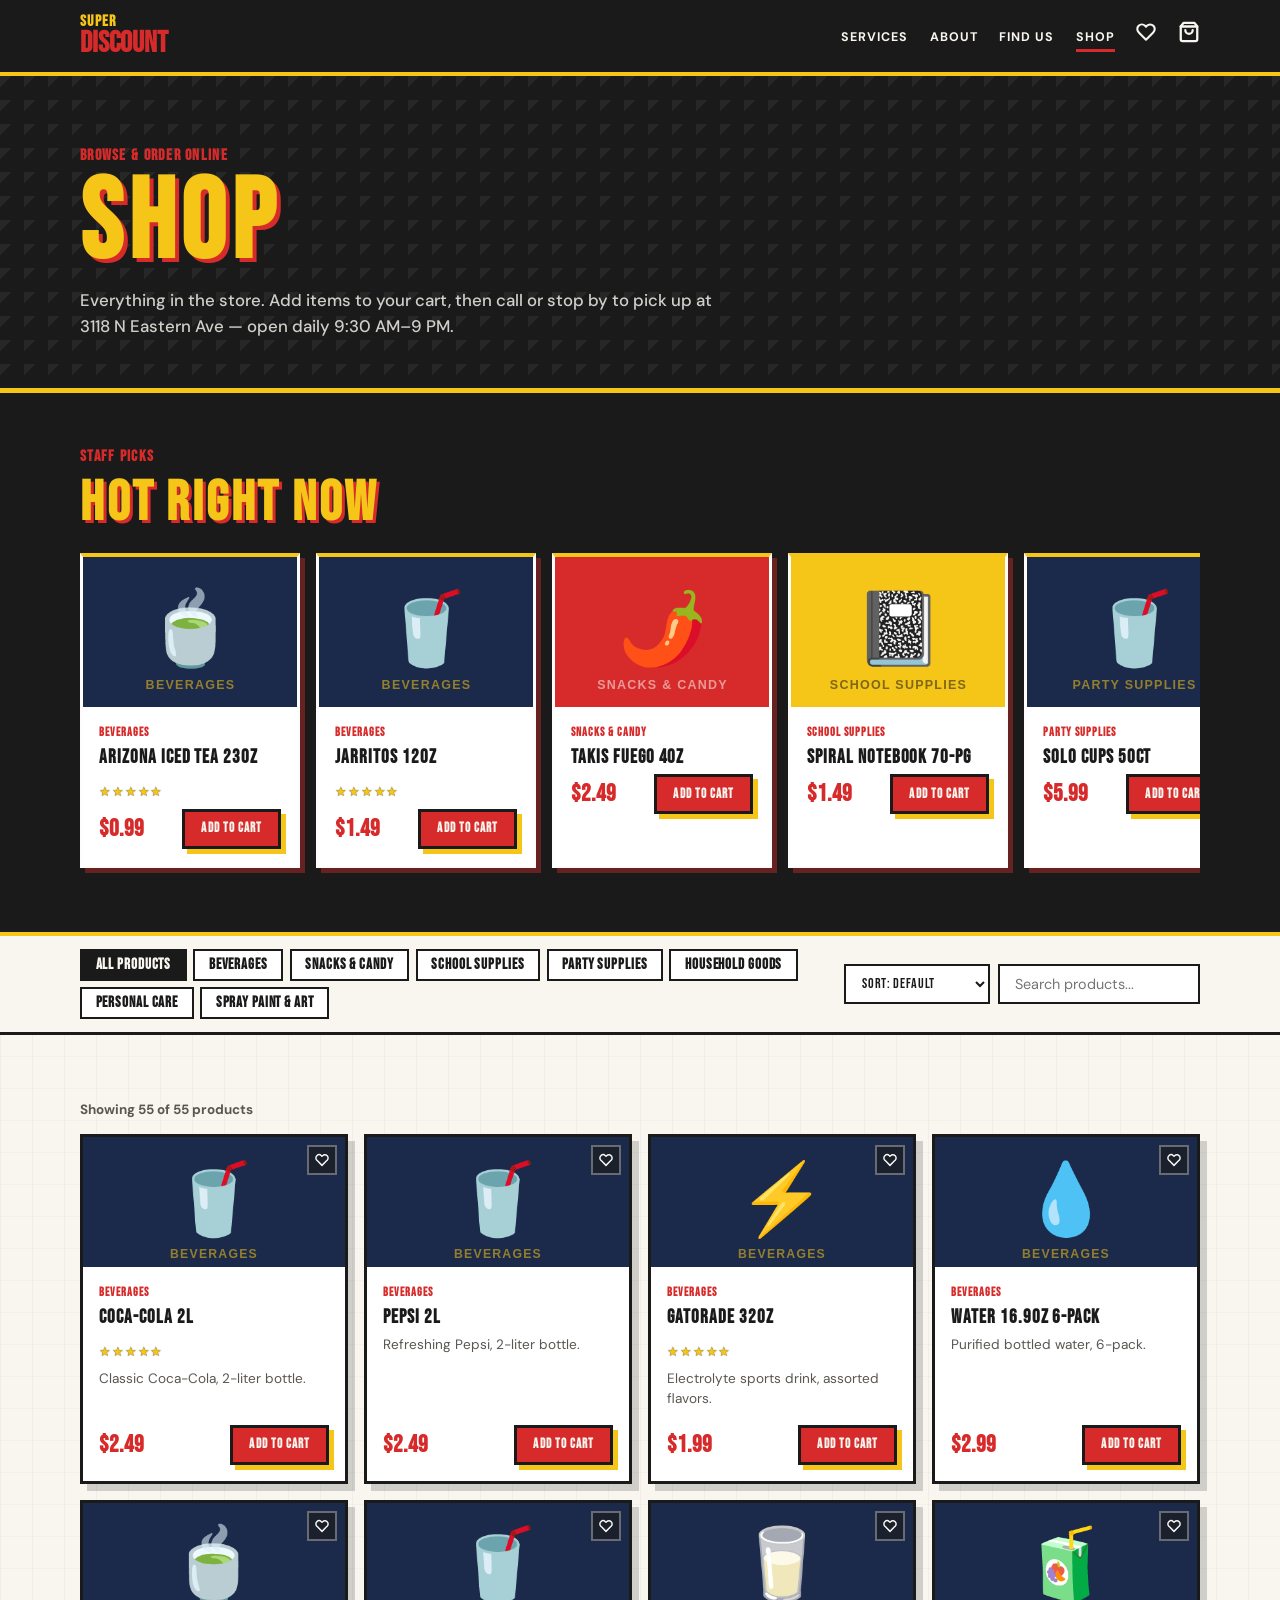
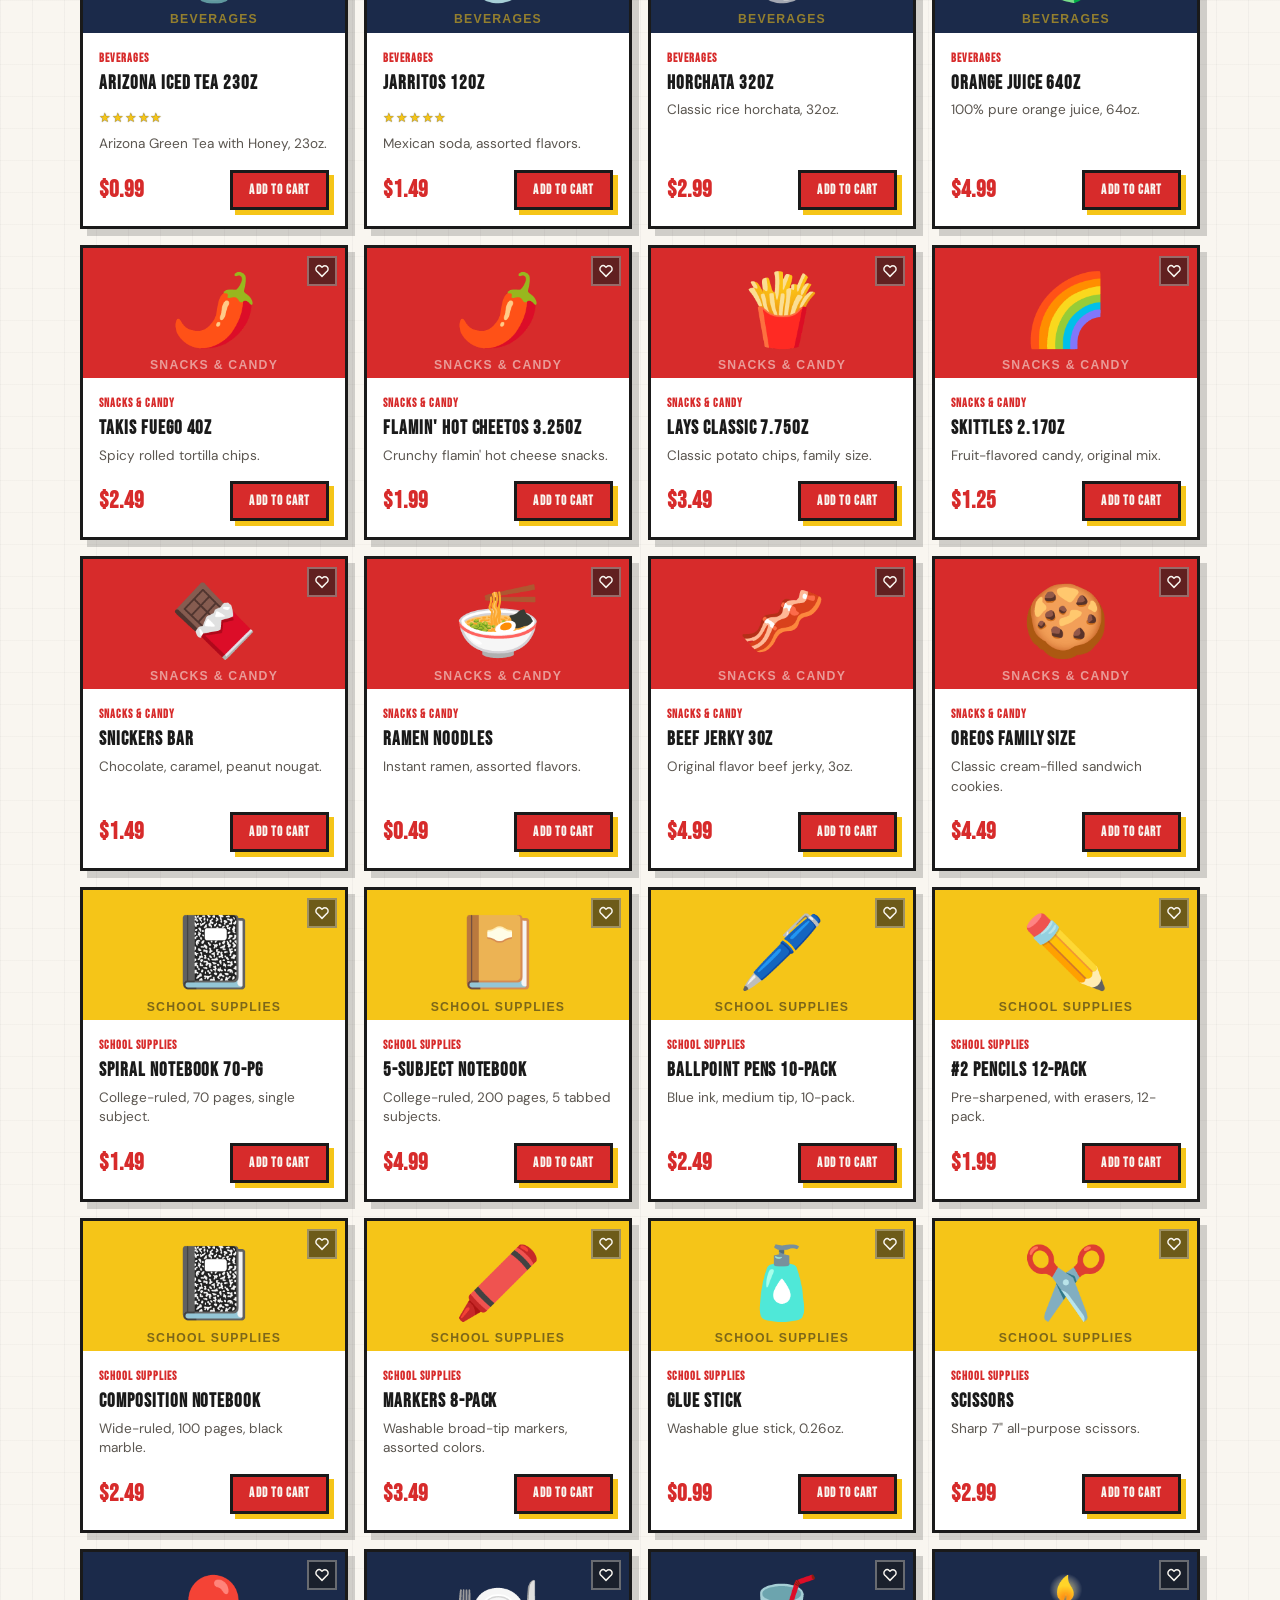
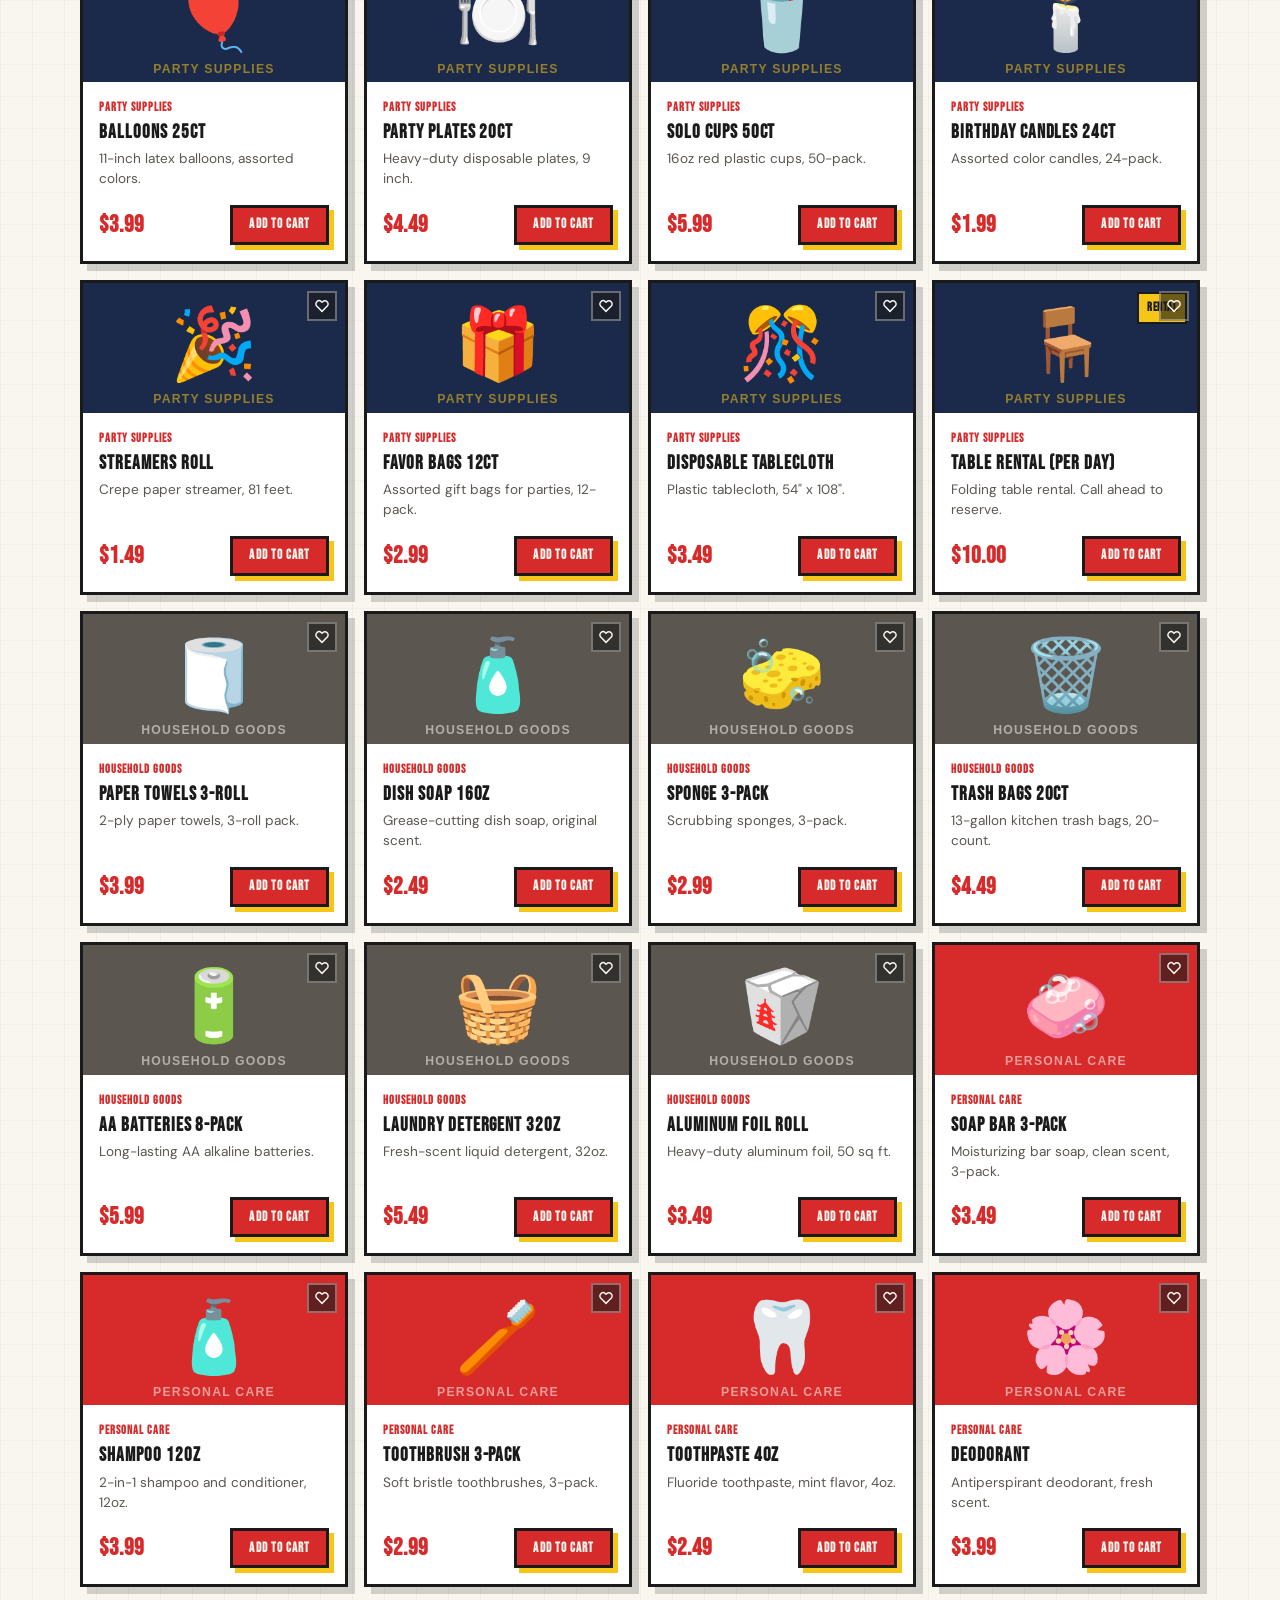
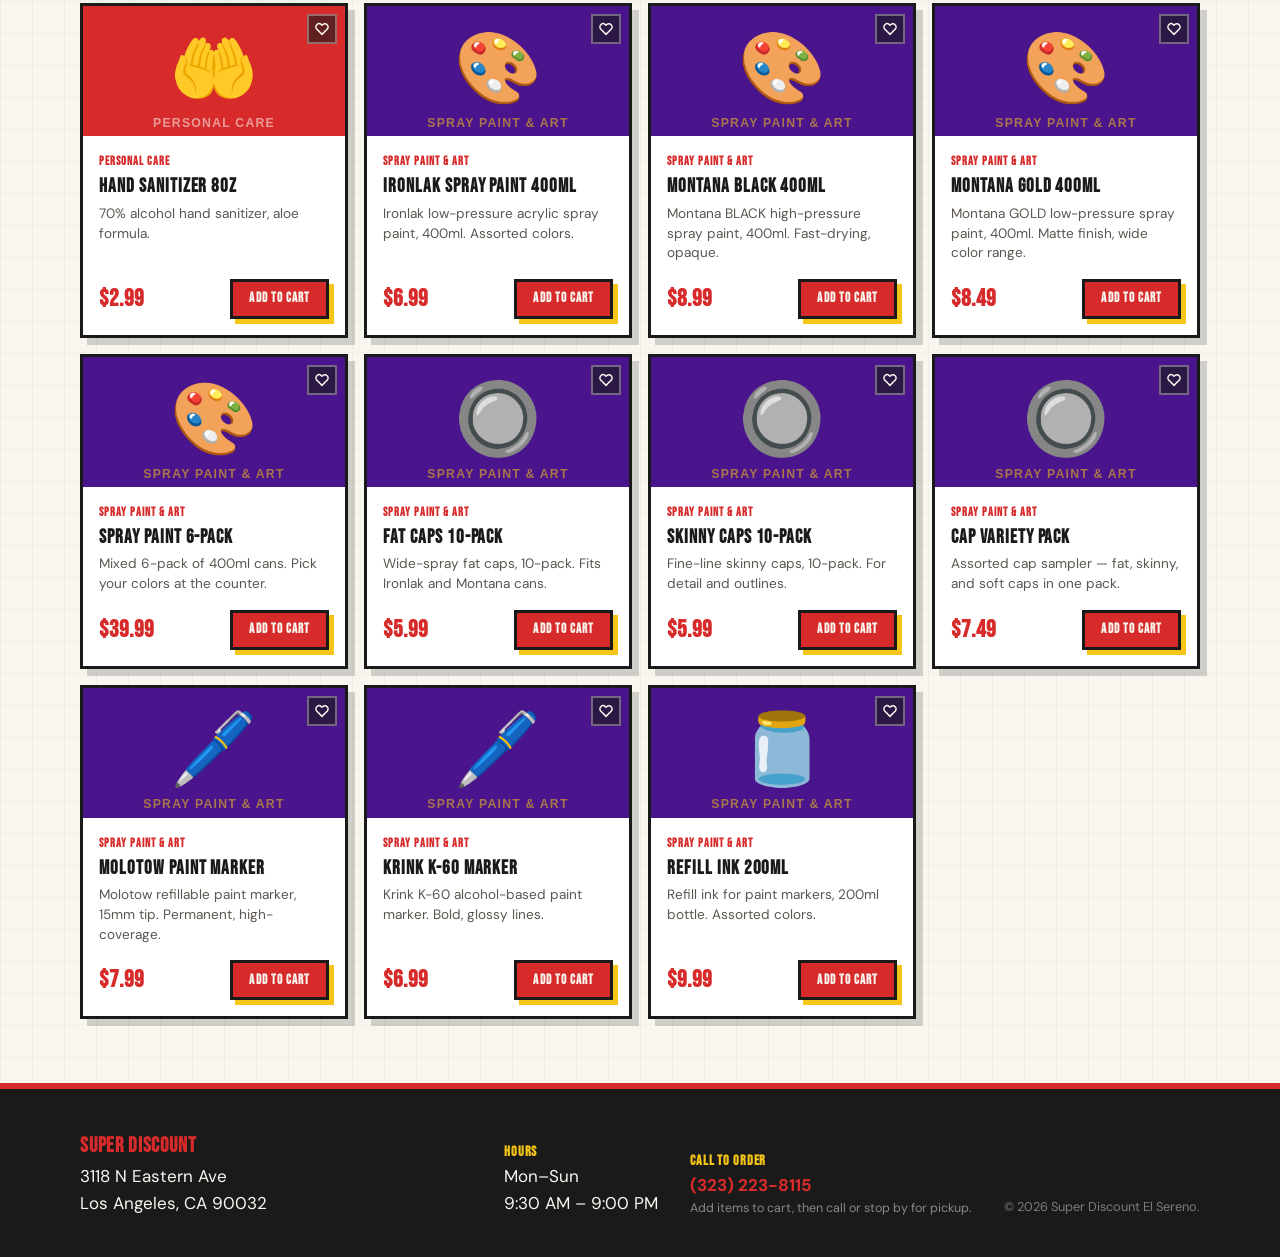
==== commit bd596a5e: "Add featured section, quick view, wishlist, sort, and result count to shop - Featured "Hot Right Now" ====
--- a/index.html
+++ b/index.html
@@ -31,10 +31,18 @@
                 <span class="sr-only">Menu</span>
             </button>
             <ul class="nav-links" id="nav-links">
-                <li><a href="https://epicsereno.github.io/superdiscount/#services">Services</a></li>
+                <li><a href="https://epicsereno.github.io/superdiscount/#categories">Services</a></li>
                 <li><a href="https://epicsereno.github.io/superdiscount/#about">About</a></li>
-                <li><a href="https://epicsereno.github.io/superdiscount/#location">Find Us</a></li>
+                <li><a href="https://epicsereno.github.io/superdiscount/#visit">Find Us</a></li>
                 <li><a href="index.html" aria-current="page">Shop</a></li>
+                <li>
+                    <button class="wishlist-nav-btn" id="wishlist-nav-btn" aria-label="Show saved items" aria-pressed="false">
+                        <svg width="20" height="20" viewBox="0 0 24 24" fill="none" stroke="currentColor" stroke-width="2.5" stroke-linecap="round" stroke-linejoin="round" aria-hidden="true">
+                            <path d="M20.84 4.61a5.5 5.5 0 0 0-7.78 0L12 5.67l-1.06-1.06a5.5 5.5 0 0 0-7.78 7.78l1.06 1.06L12 21.23l7.78-7.78 1.06-1.06a5.5 5.5 0 0 0 0-7.78z"/>
+                        </svg>
+                        <span class="cart-count" id="wishlist-count" hidden>0</span>
+                    </button>
+                </li>
                 <li>
                     <a href="cart.html" class="cart-link" aria-label="View cart">
                         <svg width="22" height="22" viewBox="0 0 24 24" fill="none" stroke="currentColor" stroke-width="2.5" stroke-linecap="round" stroke-linejoin="round" aria-hidden="true">
@@ -61,11 +69,20 @@
             </div>
         </section>
 
+        <section class="featured-section" id="featured-section" hidden></section>
+
         <section class="shop-filters-section" aria-label="Filter products">
             <div class="container">
                 <div class="filter-bar">
                     <div class="filter-pills" id="filter-pills" role="group" aria-label="Filter by category"></div>
-                    <div>
+                    <div class="filter-controls">
+                        <label class="sr-only" for="sort-select">Sort products</label>
+                        <select class="sort-select" id="sort-select">
+                            <option value="default">Sort: Default</option>
+                            <option value="price-asc">Price: Low → High</option>
+                            <option value="price-desc">Price: High → Low</option>
+                            <option value="name-az">Name: A → Z</option>
+                        </select>
                         <label class="sr-only" for="product-search">Search products</label>
                         <input class="search-input" type="search" id="product-search" placeholder="Search products...">
                     </div>
@@ -75,24 +92,36 @@
 
         <section class="shop-grid-section">
             <div class="container">
+                <p class="result-count" id="result-count" hidden></p>
                 <div class="product-grid" id="product-grid" aria-live="polite" aria-label="Product catalog"></div>
-                <p class="no-results" id="no-results" hidden>No products match your search.</p>
+                <p class="no-results" id="no-results" hidden></p>
             </div>
         </section>
     </main>
 
     <footer class="site-footer">
         <div class="container footer-layout">
-            <p><strong>Super Discount</strong><br>3118 N Eastern Ave, Los Angeles, CA 90032</p>
-            <p><strong>Hours</strong><br>9:30 AM–9 PM daily</p>
-            <p><a href="tel:+13232238115">(323) 223-8115</a></p>
-            <p>&copy; 2026 Super Discount El Sereno.</p>
+            <div>
+                <p class="footer-brand">Super Discount</p>
+                <p>3118 N Eastern Ave<br>Los Angeles, CA 90032</p>
+            </div>
+            <div>
+                <p class="footer-label">Hours</p>
+                <p>Mon–Sun<br>9:30 AM – 9:00 PM</p>
+            </div>
+            <div>
+                <p class="footer-label">Call to Order</p>
+                <p><a href="tel:+13232238115">(323) 223-8115</a></p>
+                <p class="footer-note">Add items to cart, then call or stop by for pickup.</p>
+            </div>
+            <p class="footer-copy">&copy; 2026 Super Discount El Sereno.</p>
         </div>
     </footer>
 
     <script src="js/main.js"></script>
     <script src="js/auth.js"></script>
     <script src="js/cart.js"></script>
+    <script src="js/wishlist.js"></script>
     <script src="js/shop.js"></script>
 </body>
 </html>
--- a/css/styles.css
+++ b/css/styles.css
@@ -1799,3 +1799,405 @@
         min-height: 240px;
     }
 }
+
+/* ── Featured section ───────────────────────────────────────────────── */
+
+.featured-section {
+    padding: clamp(2rem, 5vw, 3.5rem) 0;
+    background: var(--color-text);
+    border-bottom: 4px solid var(--color-secondary);
+}
+
+.featured-eyebrow {
+    color: var(--color-primary);
+    text-shadow: none;
+    border-left: none;
+    padding-left: 0;
+}
+
+.featured-title {
+    color: var(--color-secondary);
+    font-size: clamp(2rem, 5vw, 3.5rem);
+    text-shadow: 3px 3px 0 var(--color-primary);
+    margin-bottom: 1.4rem;
+}
+
+.featured-scroller {
+    overflow-x: auto;
+    -webkit-overflow-scrolling: touch;
+    scrollbar-width: thin;
+    scrollbar-color: var(--color-primary) rgba(249, 246, 240, 0.12);
+    padding-bottom: 0.5rem;
+}
+
+.featured-track {
+    display: flex;
+    gap: 1rem;
+    width: max-content;
+}
+
+.featured-card {
+    display: flex;
+    flex-direction: column;
+    width: 220px;
+    flex-shrink: 0;
+    background: var(--color-surface);
+    border: 3px solid rgba(249, 246, 240, 0.15);
+    border-top: 4px solid var(--color-secondary);
+    box-shadow: 5px 5px 0 rgba(215, 43, 43, 0.4);
+    transition: box-shadow 180ms ease, transform 180ms ease;
+}
+
+.featured-card:hover {
+    box-shadow: 5px 5px 0 var(--color-secondary);
+    transform: translateY(-2px);
+}
+
+.featured-img {
+    position: relative;
+    display: flex;
+    flex-direction: column;
+    align-items: flex-start;
+    justify-content: flex-end;
+    height: 150px;
+    padding: 0.75rem;
+    overflow: hidden;
+    background: var(--cat-bg, var(--color-accent));
+    color: var(--cat-text, var(--color-secondary));
+    text-decoration: none;
+}
+
+.featured-img.has-photo .product-img-label { display: none; }
+
+.featured-img .product-photo {
+    position: absolute;
+    inset: 0;
+    width: 100%;
+    height: 100%;
+    object-fit: cover;
+}
+
+.featured-body {
+    display: flex;
+    flex-direction: column;
+    flex: 1;
+    padding: 1rem;
+}
+
+/* ── Product card media wrapper (wishlist + quick view) ─────────────── */
+
+.product-card-media {
+    position: relative;
+}
+
+.wishlist-btn {
+    position: absolute;
+    top: 0.5rem;
+    right: 0.5rem;
+    z-index: 2;
+    display: flex;
+    align-items: center;
+    justify-content: center;
+    width: 30px;
+    height: 30px;
+    background: rgba(26, 26, 26, 0.62);
+    color: var(--color-background);
+    border: 2px solid rgba(249, 246, 240, 0.35);
+    border-radius: 0;
+    cursor: pointer;
+    transition: background-color 140ms ease, border-color 140ms ease;
+}
+
+.wishlist-btn:hover {
+    background: rgba(26, 26, 26, 0.88);
+    border-color: rgba(249, 246, 240, 0.7);
+}
+
+.wishlist-btn.is-active {
+    background: var(--color-primary);
+    border-color: var(--color-primary);
+}
+
+.wishlist-btn svg { fill: none; }
+.wishlist-btn.is-active svg { fill: currentColor; }
+
+.quick-view-btn {
+    position: absolute;
+    bottom: 0.5rem;
+    left: 50%;
+    z-index: 2;
+    padding: 0.3rem 0.85rem;
+    transform: translateX(-50%) translateY(5px);
+    opacity: 0;
+    pointer-events: none;
+    color: var(--color-background);
+    font-family: "Bebas Neue", Impact, sans-serif;
+    font-size: 0.78rem;
+    font-weight: 800;
+    letter-spacing: 0.07em;
+    line-height: 1;
+    text-transform: uppercase;
+    white-space: nowrap;
+    background: rgba(26, 26, 26, 0.82);
+    border: 2px solid rgba(249, 246, 240, 0.55);
+    border-radius: 0;
+    cursor: pointer;
+    transition: opacity 160ms ease, transform 160ms ease;
+}
+
+.product-card-media:hover .quick-view-btn,
+.product-card-media:focus-within .quick-view-btn {
+    opacity: 1;
+    pointer-events: auto;
+    transform: translateX(-50%) translateY(0);
+}
+
+/* ── Card stars ─────────────────────────────────────────────────────── */
+
+.card-stars {
+    margin: 0.15rem 0 0.3rem;
+}
+
+.card-stars .star {
+    font-size: 0.82rem;
+}
+
+/* ── Sort controls + result count ───────────────────────────────────── */
+
+.filter-controls {
+    display: flex;
+    align-items: center;
+    gap: 0.5rem;
+    flex-shrink: 0;
+}
+
+.sort-select {
+    height: 40px;
+    padding: 0 0.75rem;
+    color: var(--color-text);
+    font-family: "Bebas Neue", Impact, sans-serif;
+    font-size: 0.85rem;
+    letter-spacing: 0.05em;
+    background: var(--color-surface);
+    border: 2px solid var(--color-line);
+    border-radius: 0;
+    outline: none;
+    cursor: pointer;
+    transition: border-color 140ms ease;
+}
+
+.sort-select:focus {
+    border-color: var(--color-primary);
+}
+
+.result-count {
+    margin: 0 0 0.85rem;
+    color: var(--color-muted);
+    font-size: 0.84rem;
+    font-weight: 700;
+}
+
+/* ── Wishlist nav button ─────────────────────────────────────────────── */
+
+.wishlist-nav-btn {
+    position: relative;
+    display: inline-flex;
+    align-items: center;
+    color: var(--color-background);
+    background: transparent;
+    border: none;
+    cursor: pointer;
+    padding: 0;
+    transition: color 140ms ease;
+}
+
+.wishlist-nav-btn:hover {
+    color: var(--color-secondary);
+}
+
+.wishlist-nav-btn.is-active {
+    color: var(--color-primary);
+}
+
+.wishlist-nav-btn.is-active svg {
+    fill: currentColor;
+}
+
+/* ── Quick-view modal ───────────────────────────────────────────────── */
+
+.modal-overlay:not([hidden]) {
+    position: fixed;
+    inset: 0;
+    z-index: 2000;
+    display: flex;
+    align-items: center;
+    justify-content: center;
+    padding: 1rem;
+    background: rgba(26, 26, 26, 0.78);
+    backdrop-filter: blur(3px);
+}
+
+.modal-box {
+    position: relative;
+    display: grid;
+    grid-template-columns: 1fr 1fr;
+    width: min(800px, 100%);
+    max-height: 90svh;
+    overflow-y: auto;
+    background: var(--color-surface);
+    border: 3px solid var(--color-line);
+    box-shadow: 8px 8px 0 var(--color-primary);
+}
+
+.modal-close {
+    position: absolute;
+    top: 0.65rem;
+    right: 0.65rem;
+    z-index: 10;
+    display: flex;
+    align-items: center;
+    justify-content: center;
+    width: 34px;
+    height: 34px;
+    padding: 0;
+    color: var(--color-background);
+    font-size: 1.5rem;
+    line-height: 1;
+    background: var(--color-text);
+    border: 2px solid var(--color-text);
+    border-radius: 0;
+    cursor: pointer;
+    transition: background-color 140ms ease;
+}
+
+.modal-close:hover {
+    background: var(--color-primary);
+    border-color: var(--color-primary);
+}
+
+.modal-img-wrap {
+    position: relative;
+    display: flex;
+    flex-direction: column;
+    align-items: flex-start;
+    justify-content: flex-end;
+    min-height: 300px;
+    padding: 1rem;
+    overflow: hidden;
+    background: var(--cat-bg, var(--color-accent));
+    color: var(--cat-text, var(--color-secondary));
+}
+
+.modal-img-wrap.has-photo .product-img-label { display: none; }
+
+.modal-img-wrap img {
+    position: absolute;
+    inset: 0;
+    width: 100%;
+    height: 100%;
+    object-fit: cover;
+}
+
+.modal-info {
+    display: flex;
+    flex-direction: column;
+    padding: 2rem 1.5rem;
+}
+
+.modal-name {
+    margin: 0.2rem 0 0.5rem;
+    font-size: clamp(1.5rem, 3vw, 2.2rem);
+    line-height: 0.95;
+}
+
+.modal-stars {
+    margin-bottom: 0.6rem;
+}
+
+.modal-info .pdp-price {
+    margin-bottom: 0.75rem;
+}
+
+.modal-info .pdp-desc {
+    flex: 1;
+    margin-bottom: 0;
+    color: var(--color-muted);
+    font-size: 0.95rem;
+}
+
+.modal-actions {
+    display: flex;
+    flex-wrap: wrap;
+    gap: 0.6rem;
+    margin-top: 1.25rem;
+}
+
+.modal-actions .btn {
+    flex: 1;
+    min-width: 120px;
+    justify-content: center;
+}
+
+.modal-actions #modal-add-to-cart.is-added {
+    color: var(--color-text) !important;
+    background: var(--color-secondary) !important;
+}
+
+@media (max-width: 640px) {
+    .modal-box {
+        grid-template-columns: 1fr;
+        max-height: 88svh;
+    }
+
+    .modal-img-wrap {
+        min-height: 200px;
+    }
+
+    .modal-info {
+        padding: 1.25rem;
+    }
+
+    .quick-view-btn {
+        opacity: 1;
+        pointer-events: auto;
+        transform: translateX(-50%);
+    }
+}
+
+/* ── Footer improvements ────────────────────────────────────────────── */
+
+.footer-brand {
+    color: var(--color-primary);
+    font-family: "Bebas Neue", Impact, sans-serif;
+    font-size: 1.3rem;
+    font-weight: 800;
+    letter-spacing: 0.04em;
+    margin: 0 0 0.25rem;
+}
+
+.footer-label {
+    color: var(--color-secondary);
+    font-family: "Bebas Neue", Impact, sans-serif;
+    font-size: 0.9rem;
+    font-weight: 800;
+    letter-spacing: 0.06em;
+    text-transform: uppercase;
+    margin: 0 0 0.25rem;
+}
+
+.footer-note {
+    margin: 0.35rem 0 0;
+    color: rgba(249, 246, 240, 0.5);
+    font-size: 0.78rem;
+    line-height: 1.4;
+}
+
+.footer-copy {
+    color: rgba(249, 246, 240, 0.45);
+    font-size: 0.8rem;
+    align-self: end;
+}
+
+.site-footer p { margin: 0; }
+.site-footer a { color: var(--color-primary); font-weight: 800; text-decoration: none; }
+.site-footer a:hover { text-decoration: underline; }
